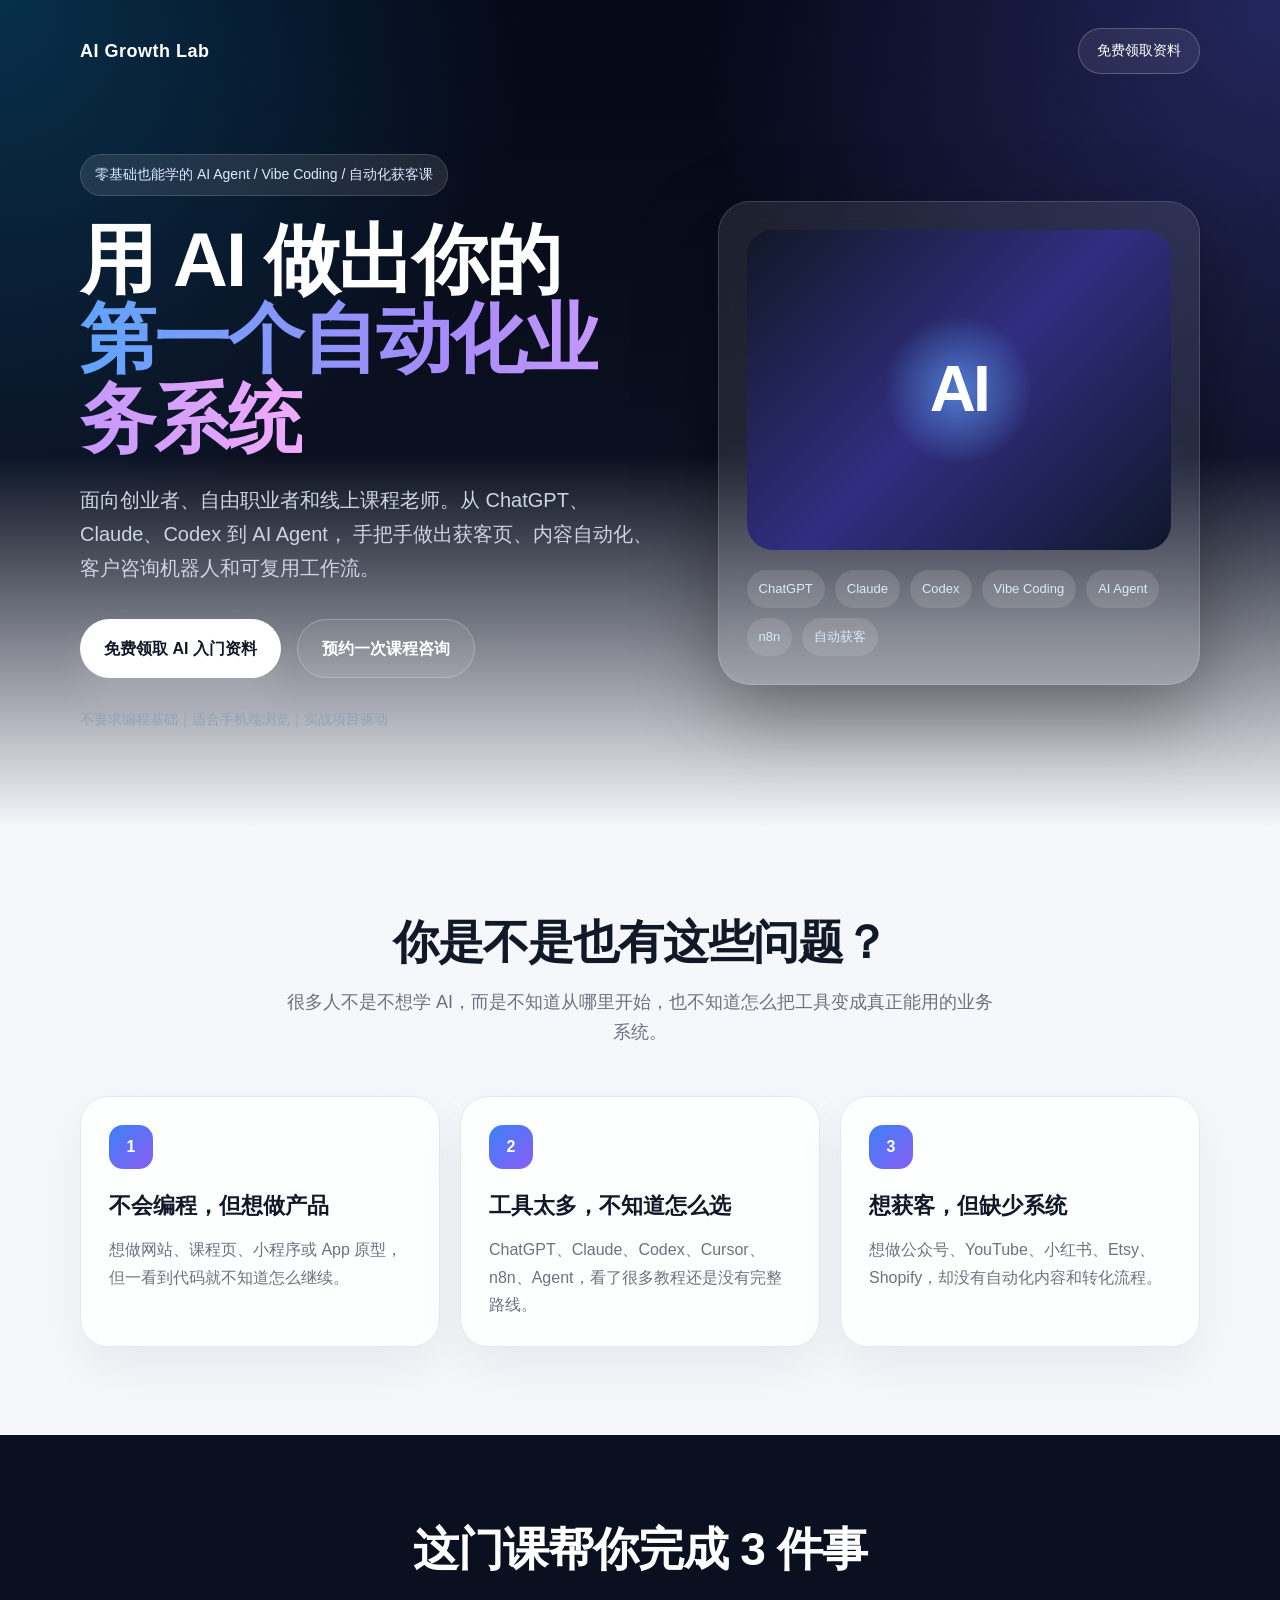
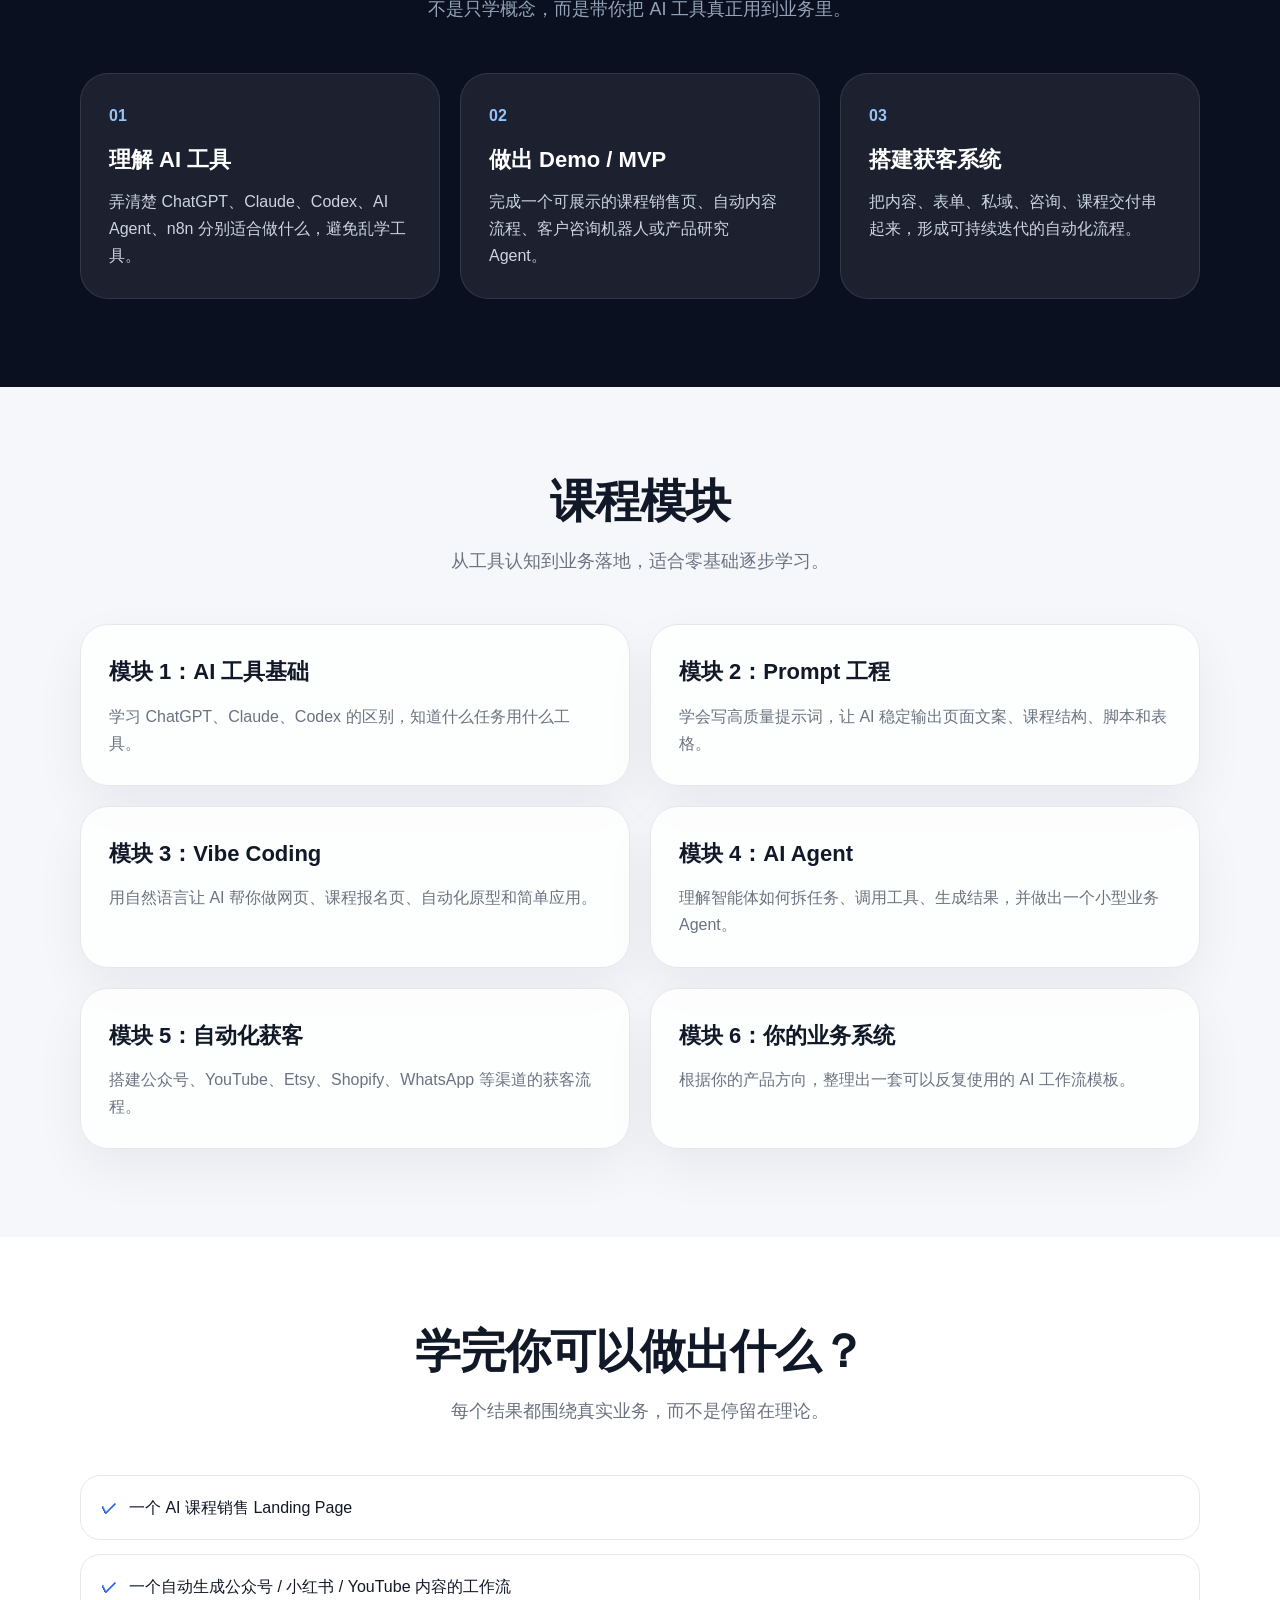
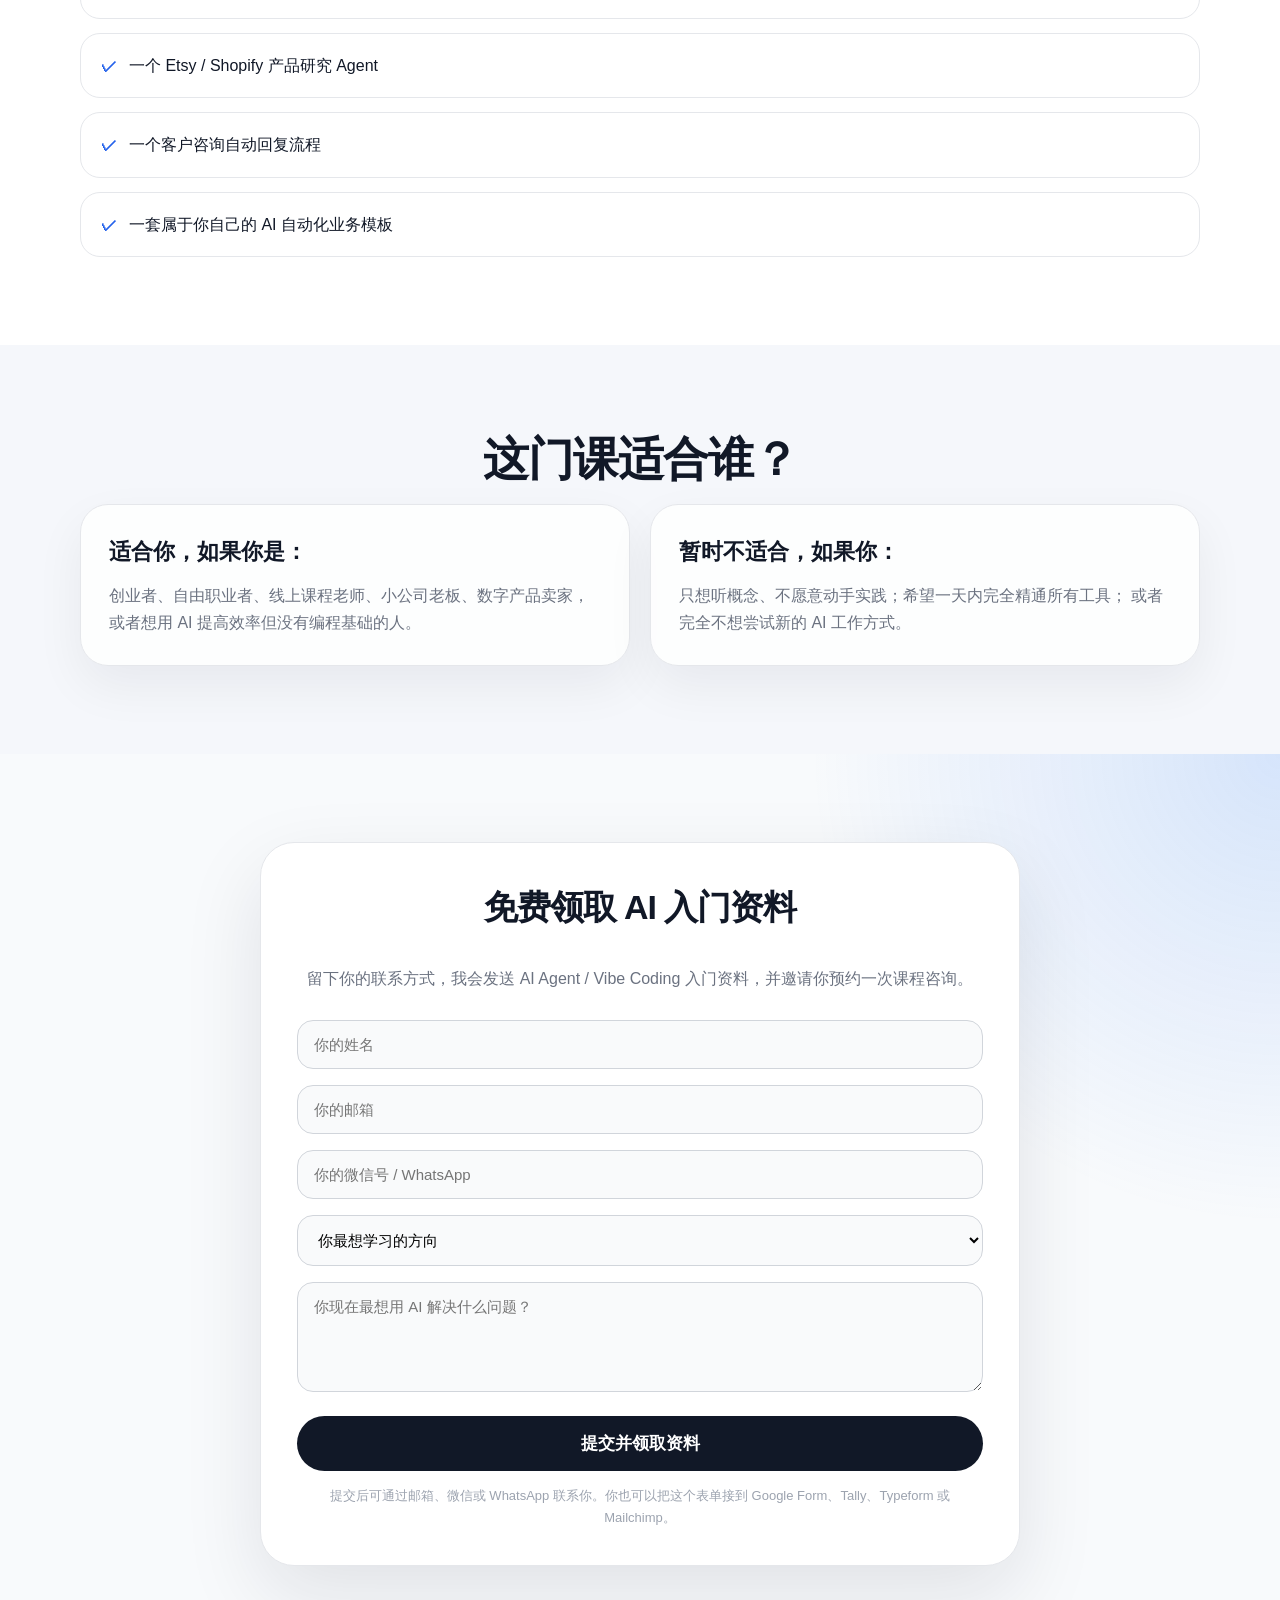
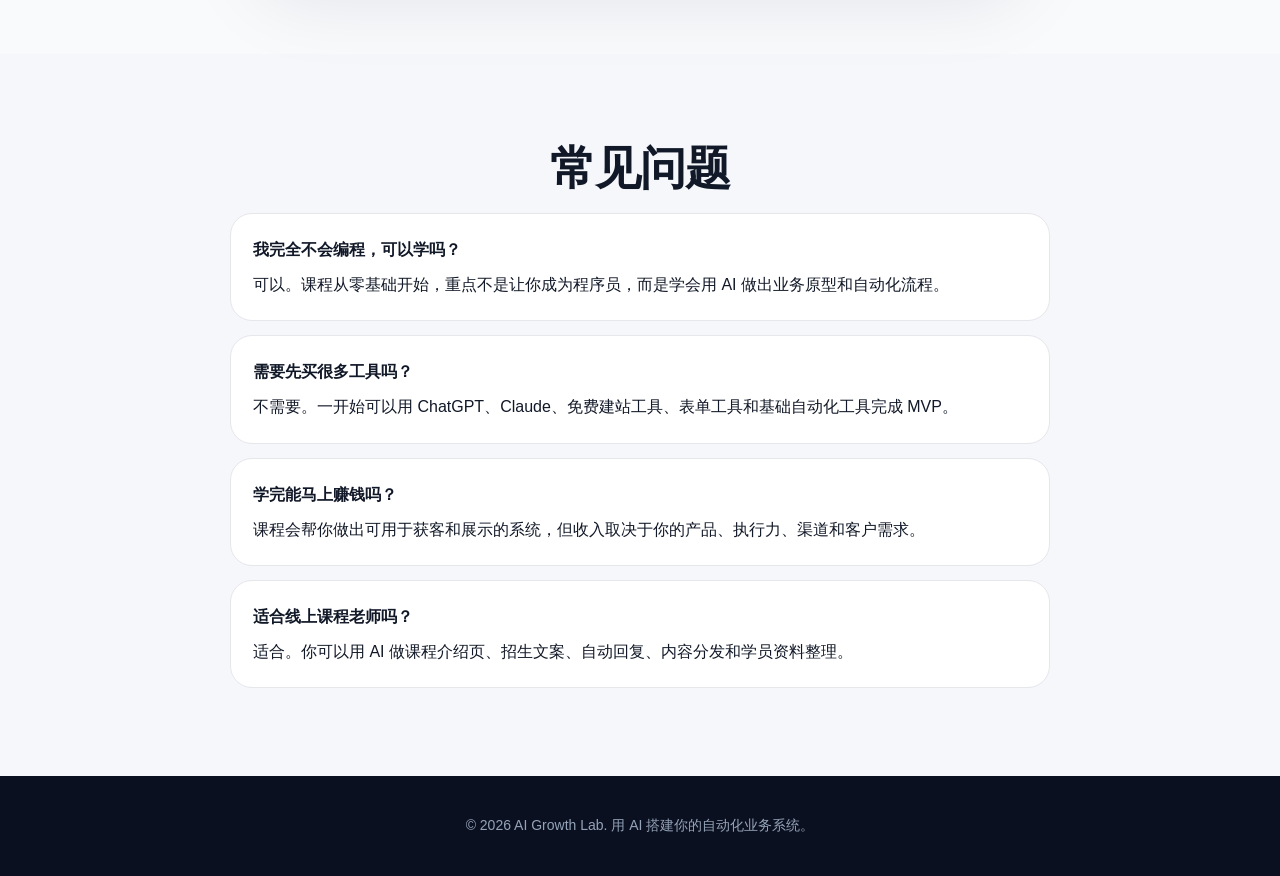
==== automation-dark/index.html @ 13512dbd "Add public landing page style library" ====
<!DOCTYPE html>
<html lang="zh-CN">
<head>
  <meta charset="UTF-8" />
  <meta name="viewport" content="width=device-width, initial-scale=1.0" />
  <title>AI自动化实战课｜零基础学会AI Agent与Vibe Coding</title>

  <style>
    * {
      box-sizing: border-box;
    }

    body {
      margin: 0;
      font-family: -apple-system, BlinkMacSystemFont, "SF Pro Display", "PingFang SC",
        "Microsoft YaHei", Arial, sans-serif;
      background: #f5f7fb;
      color: #111827;
      line-height: 1.7;
    }

    a {
      text-decoration: none;
    }

    .page {
      overflow: hidden;
    }

    .hero {
      min-height: 92vh;
      padding: 28px 24px 80px;
      background:
        radial-gradient(circle at top right, rgba(99, 102, 241, 0.32), transparent 38%),
        radial-gradient(circle at top left, rgba(14, 165, 233, 0.25), transparent 35%),
        linear-gradient(180deg, #050816 0%, #0b1020 55%, #f5f7fb 100%);
      color: white;
    }

    .nav {
      max-width: 1120px;
      margin: 0 auto 80px;
      display: flex;
      justify-content: space-between;
      align-items: center;
    }

    .logo {
      font-size: 18px;
      font-weight: 700;
      letter-spacing: 0.5px;
    }

    .nav-btn {
      padding: 10px 18px;
      border: 1px solid rgba(255,255,255,0.22);
      border-radius: 999px;
      color: white;
      font-size: 14px;
      background: rgba(255,255,255,0.08);
      backdrop-filter: blur(14px);
    }

    .hero-inner {
      max-width: 1120px;
      margin: 0 auto;
      display: grid;
      grid-template-columns: 1.1fr 0.9fr;
      gap: 48px;
      align-items: center;
    }

    .badge {
      display: inline-flex;
      padding: 8px 14px;
      border-radius: 999px;
      background: rgba(255,255,255,0.1);
      color: #dbeafe;
      font-size: 14px;
      border: 1px solid rgba(255,255,255,0.14);
      margin-bottom: 24px;
    }

    h1 {
      font-size: clamp(42px, 7vw, 76px);
      line-height: 1.05;
      margin: 0 0 24px;
      letter-spacing: -2px;
    }

    .gradient-text {
      background: linear-gradient(90deg, #60a5fa, #a78bfa, #f0abfc);
      -webkit-background-clip: text;
      color: transparent;
    }

    .hero p {
      font-size: 20px;
      color: #cbd5e1;
      max-width: 620px;
      margin-bottom: 34px;
    }

    .cta-row {
      display: flex;
      gap: 16px;
      flex-wrap: wrap;
      margin-bottom: 30px;
    }

    .btn-primary,
    .btn-secondary {
      padding: 15px 24px;
      border-radius: 999px;
      font-weight: 700;
      font-size: 16px;
      display: inline-flex;
      align-items: center;
      justify-content: center;
    }

    .btn-primary {
      background: white;
      color: #111827;
      box-shadow: 0 20px 40px rgba(255,255,255,0.12);
    }

    .btn-secondary {
      color: white;
      border: 1px solid rgba(255,255,255,0.24);
      background: rgba(255,255,255,0.08);
    }

    .trust {
      font-size: 14px;
      color: #94a3b8;
    }

    .hero-card {
      background: rgba(255,255,255,0.09);
      border: 1px solid rgba(255,255,255,0.14);
      backdrop-filter: blur(20px);
      border-radius: 32px;
      padding: 28px;
      box-shadow: 0 30px 80px rgba(0,0,0,0.35);
    }

    .ai-box {
      height: 320px;
      border-radius: 26px;
      background:
        radial-gradient(circle at center, rgba(96,165,250,0.65), transparent 28%),
        linear-gradient(135deg, #111827, #312e81, #0f172a);
      display: flex;
      align-items: center;
      justify-content: center;
      font-size: 64px;
      font-weight: 800;
      letter-spacing: -3px;
      color: white;
      margin-bottom: 20px;
    }

    .tool-tags {
      display: flex;
      flex-wrap: wrap;
      gap: 10px;
    }

    .tool-tags span {
      padding: 8px 12px;
      background: rgba(255,255,255,0.12);
      border-radius: 999px;
      font-size: 13px;
      color: #dbeafe;
    }

    section {
      padding: 88px 24px;
    }

    .container {
      max-width: 1120px;
      margin: 0 auto;
    }

    .section-title {
      font-size: clamp(30px, 4vw, 46px);
      line-height: 1.15;
      text-align: center;
      margin: 0 0 18px;
      letter-spacing: -1px;
    }

    .section-subtitle {
      text-align: center;
      color: #6b7280;
      font-size: 18px;
      max-width: 720px;
      margin: 0 auto 48px;
    }

    .grid-3 {
      display: grid;
      grid-template-columns: repeat(3, 1fr);
      gap: 20px;
    }

    .grid-2 {
      display: grid;
      grid-template-columns: repeat(2, 1fr);
      gap: 20px;
    }

    .card {
      background: rgba(255,255,255,0.85);
      border: 1px solid #e5e7eb;
      border-radius: 28px;
      padding: 28px;
      box-shadow: 0 20px 50px rgba(15,23,42,0.06);
    }

    .card h3 {
      margin: 0 0 12px;
      font-size: 22px;
    }

    .card p {
      color: #6b7280;
      margin: 0;
    }

    .icon {
      width: 44px;
      height: 44px;
      border-radius: 14px;
      background: linear-gradient(135deg, #3b82f6, #8b5cf6);
      color: white;
      display: flex;
      align-items: center;
      justify-content: center;
      margin-bottom: 18px;
      font-weight: 800;
    }

    .dark-section {
      background: #0b1020;
      color: white;
    }

    .dark-section .section-subtitle {
      color: #94a3b8;
    }

    .module {
      background: rgba(255,255,255,0.07);
      border: 1px solid rgba(255,255,255,0.1);
      border-radius: 28px;
      padding: 28px;
    }

    .module-num {
      color: #93c5fd;
      font-weight: 800;
      margin-bottom: 12px;
    }

    .module h3 {
      margin: 0 0 10px;
      font-size: 22px;
    }

    .module p {
      color: #cbd5e1;
      margin: 0;
    }

    .result-list {
      display: grid;
      gap: 14px;
    }

    .result-item {
      background: white;
      border-radius: 20px;
      padding: 18px 20px;
      border: 1px solid #e5e7eb;
      display: flex;
      gap: 12px;
      align-items: flex-start;
    }

    .check {
      color: #2563eb;
      font-weight: 800;
    }

    .form-section {
      background:
        radial-gradient(circle at top right, rgba(59,130,246,0.18), transparent 30%),
        #f8fafc;
    }

    .form-box {
      max-width: 760px;
      margin: 0 auto;
      background: white;
      border-radius: 34px;
      padding: 36px;
      box-shadow: 0 30px 80px rgba(15,23,42,0.1);
      border: 1px solid #e5e7eb;
    }

    .form-box h2 {
      margin-top: 0;
      font-size: 34px;
      letter-spacing: -1px;
      text-align: center;
    }

    .form-box p {
      text-align: center;
      color: #6b7280;
      margin-bottom: 28px;
    }

    .form-grid {
      display: grid;
      gap: 16px;
    }

    input,
    select,
    textarea {
      width: 100%;
      padding: 15px 16px;
      border: 1px solid #d1d5db;
      border-radius: 16px;
      font-size: 15px;
      font-family: inherit;
      outline: none;
      background: #f9fafb;
    }

    input:focus,
    select:focus,
    textarea:focus {
      border-color: #3b82f6;
      background: white;
    }

    textarea {
      min-height: 110px;
      resize: vertical;
    }

    .submit-btn {
      margin-top: 8px;
      width: 100%;
      border: none;
      padding: 16px 22px;
      border-radius: 999px;
      background: #111827;
      color: white;
      font-size: 17px;
      font-weight: 800;
      cursor: pointer;
    }

    .small-note {
      font-size: 13px;
      color: #9ca3af;
      margin-top: 14px;
      text-align: center;
    }

    .faq {
      max-width: 820px;
      margin: 0 auto;
      display: grid;
      gap: 14px;
    }

    .faq-item {
      background: white;
      border-radius: 22px;
      padding: 22px;
      border: 1px solid #e5e7eb;
    }

    .faq-item strong {
      display: block;
      margin-bottom: 8px;
    }

    footer {
      padding: 38px 24px;
      text-align: center;
      background: #0b1020;
      color: #94a3b8;
      font-size: 14px;
    }

    @media (max-width: 860px) {
      .hero {
        padding-bottom: 56px;
      }

      .nav {
        margin-bottom: 52px;
      }

      .hero-inner,
      .grid-3,
      .grid-2 {
        grid-template-columns: 1fr;
      }

      .hero-card {
        margin-top: 8px;
      }

      .ai-box {
        height: 240px;
        font-size: 48px;
      }

      .hero p {
        font-size: 18px;
      }

      section {
        padding: 64px 20px;
      }

      .form-box {
        padding: 26px;
        border-radius: 28px;
      }

      .form-box h2 {
        font-size: 28px;
      }
    }
  </style>
</head>

<body>
  <div class="page">

    <header class="hero">
      <nav class="nav">
        <div class="logo">AI Growth Lab</div>
        <a href="#lead-form" class="nav-btn">免费领取资料</a>
      </nav>

      <div class="hero-inner">
        <div>
          <div class="badge">零基础也能学的 AI Agent / Vibe Coding / 自动化获客课</div>

          <h1>
            用 AI 做出你的<br />
            <span class="gradient-text">第一个自动化业务系统</span>
          </h1>

          <p>
            面向创业者、自由职业者和线上课程老师。从 ChatGPT、Claude、Codex 到 AI Agent，
            手把手做出获客页、内容自动化、客户咨询机器人和可复用工作流。
          </p>

          <div class="cta-row">
            <a href="#lead-form" class="btn-primary">免费领取 AI 入门资料</a>
            <a href="#lead-form" class="btn-secondary">预约一次课程咨询</a>
          </div>

          <div class="trust">
            不要求编程基础｜适合手机端浏览｜实战项目驱动
          </div>
        </div>

        <div class="hero-card">
          <div class="ai-box">AI</div>
          <div class="tool-tags">
            <span>ChatGPT</span>
            <span>Claude</span>
            <span>Codex</span>
            <span>Vibe Coding</span>
            <span>AI Agent</span>
            <span>n8n</span>
            <span>自动获客</span>
          </div>
        </div>
      </div>
    </header>

    <section>
      <div class="container">
        <h2 class="section-title">你是不是也有这些问题？</h2>
        <p class="section-subtitle">
          很多人不是不想学 AI，而是不知道从哪里开始，也不知道怎么把工具变成真正能用的业务系统。
        </p>

        <div class="grid-3">
          <div class="card">
            <div class="icon">1</div>
            <h3>不会编程，但想做产品</h3>
            <p>想做网站、课程页、小程序或 App 原型，但一看到代码就不知道怎么继续。</p>
          </div>

          <div class="card">
            <div class="icon">2</div>
            <h3>工具太多，不知道怎么选</h3>
            <p>ChatGPT、Claude、Codex、Cursor、n8n、Agent，看了很多教程还是没有完整路线。</p>
          </div>

          <div class="card">
            <div class="icon">3</div>
            <h3>想获客，但缺少系统</h3>
            <p>想做公众号、YouTube、小红书、Etsy、Shopify，却没有自动化内容和转化流程。</p>
          </div>
        </div>
      </div>
    </section>

    <section class="dark-section">
      <div class="container">
        <h2 class="section-title">这门课帮你完成 3 件事</h2>
        <p class="section-subtitle">
          不是只学概念，而是带你把 AI 工具真正用到业务里。
        </p>

        <div class="grid-3">
          <div class="module">
            <div class="module-num">01</div>
            <h3>理解 AI 工具</h3>
            <p>弄清楚 ChatGPT、Claude、Codex、AI Agent、n8n 分别适合做什么，避免乱学工具。</p>
          </div>

          <div class="module">
            <div class="module-num">02</div>
            <h3>做出 Demo / MVP</h3>
            <p>完成一个可展示的课程销售页、自动内容流程、客户咨询机器人或产品研究 Agent。</p>
          </div>

          <div class="module">
            <div class="module-num">03</div>
            <h3>搭建获客系统</h3>
            <p>把内容、表单、私域、咨询、课程交付串起来，形成可持续迭代的自动化流程。</p>
          </div>
        </div>
      </div>
    </section>

    <section>
      <div class="container">
        <h2 class="section-title">课程模块</h2>
        <p class="section-subtitle">
          从工具认知到业务落地，适合零基础逐步学习。
        </p>

        <div class="grid-2">
          <div class="card">
            <h3>模块 1：AI 工具基础</h3>
            <p>学习 ChatGPT、Claude、Codex 的区别，知道什么任务用什么工具。</p>
          </div>

          <div class="card">
            <h3>模块 2：Prompt 工程</h3>
            <p>学会写高质量提示词，让 AI 稳定输出页面文案、课程结构、脚本和表格。</p>
          </div>

          <div class="card">
            <h3>模块 3：Vibe Coding</h3>
            <p>用自然语言让 AI 帮你做网页、课程报名页、自动化原型和简单应用。</p>
          </div>

          <div class="card">
            <h3>模块 4：AI Agent</h3>
            <p>理解智能体如何拆任务、调用工具、生成结果，并做出一个小型业务 Agent。</p>
          </div>

          <div class="card">
            <h3>模块 5：自动化获客</h3>
            <p>搭建公众号、YouTube、Etsy、Shopify、WhatsApp 等渠道的获客流程。</p>
          </div>

          <div class="card">
            <h3>模块 6：你的业务系统</h3>
            <p>根据你的产品方向，整理出一套可以反复使用的 AI 工作流模板。</p>
          </div>
        </div>
      </div>
    </section>

    <section style="background:#ffffff;">
      <div class="container">
        <h2 class="section-title">学完你可以做出什么？</h2>
        <p class="section-subtitle">
          每个结果都围绕真实业务，而不是停留在理论。
        </p>

        <div class="result-list">
          <div class="result-item">
            <span class="check">✓</span>
            <div>一个 AI 课程销售 Landing Page</div>
          </div>

          <div class="result-item">
            <span class="check">✓</span>
            <div>一个自动生成公众号 / 小红书 / YouTube 内容的工作流</div>
          </div>

          <div class="result-item">
            <span class="check">✓</span>
            <div>一个 Etsy / Shopify 产品研究 Agent</div>
          </div>

          <div class="result-item">
            <span class="check">✓</span>
            <div>一个客户咨询自动回复流程</div>
          </div>

          <div class="result-item">
            <span class="check">✓</span>
            <div>一套属于你自己的 AI 自动化业务模板</div>
          </div>
        </div>
      </div>
    </section>

    <section>
      <div class="container">
        <h2 class="section-title">这门课适合谁？</h2>

        <div class="grid-2">
          <div class="card">
            <h3>适合你，如果你是：</h3>
            <p>
              创业者、自由职业者、线上课程老师、小公司老板、数字产品卖家，
              或者想用 AI 提高效率但没有编程基础的人。
            </p>
          </div>

          <div class="card">
            <h3>暂时不适合，如果你：</h3>
            <p>
              只想听概念、不愿意动手实践；希望一天内完全精通所有工具；
              或者完全不想尝试新的 AI 工作方式。
            </p>
          </div>
        </div>
      </div>
    </section>

    <section class="form-section" id="lead-form">
      <div class="form-box">
        <h2>免费领取 AI 入门资料</h2>
        <p>
          留下你的联系方式，我会发送 AI Agent / Vibe Coding 入门资料，并邀请你预约一次课程咨询。
        </p>

        <form>
          <div class="form-grid">
            <input type="text" placeholder="你的姓名" required />

            <input type="email" placeholder="你的邮箱" required />

            <input type="text" placeholder="你的微信号 / WhatsApp" />

            <select required>
              <option value="">你最想学习的方向</option>
              <option>AI Agent 智能体</option>
              <option>Vibe Coding 做网站 / App 原型</option>
              <option>自动化获客系统</option>
              <option>数字产品 / Etsy / Shopify</option>
              <option>还不确定，想先咨询</option>
            </select>

            <textarea placeholder="你现在最想用 AI 解决什么问题？"></textarea>

            <button type="submit" class="submit-btn">提交并领取资料</button>
          </div>
        </form>

        <div class="small-note">
          提交后可通过邮箱、微信或 WhatsApp 联系你。你也可以把这个表单接到 Google Form、Tally、Typeform 或 Mailchimp。
        </div>
      </div>
    </section>

    <section>
      <div class="container">
        <h2 class="section-title">常见问题</h2>

        <div class="faq">
          <div class="faq-item">
            <strong>我完全不会编程，可以学吗？</strong>
            <div>可以。课程从零基础开始，重点不是让你成为程序员，而是学会用 AI 做出业务原型和自动化流程。</div>
          </div>

          <div class="faq-item">
            <strong>需要先买很多工具吗？</strong>
            <div>不需要。一开始可以用 ChatGPT、Claude、免费建站工具、表单工具和基础自动化工具完成 MVP。</div>
          </div>

          <div class="faq-item">
            <strong>学完能马上赚钱吗？</strong>
            <div>课程会帮你做出可用于获客和展示的系统，但收入取决于你的产品、执行力、渠道和客户需求。</div>
          </div>

          <div class="faq-item">
            <strong>适合线上课程老师吗？</strong>
            <div>适合。你可以用 AI 做课程介绍页、招生文案、自动回复、内容分发和学员资料整理。</div>
          </div>
        </div>
      </div>
    </section>

    <footer>
      © 2026 AI Growth Lab. 用 AI 搭建你的自动化业务系统。
    </footer>

  </div>
</body>
</html>
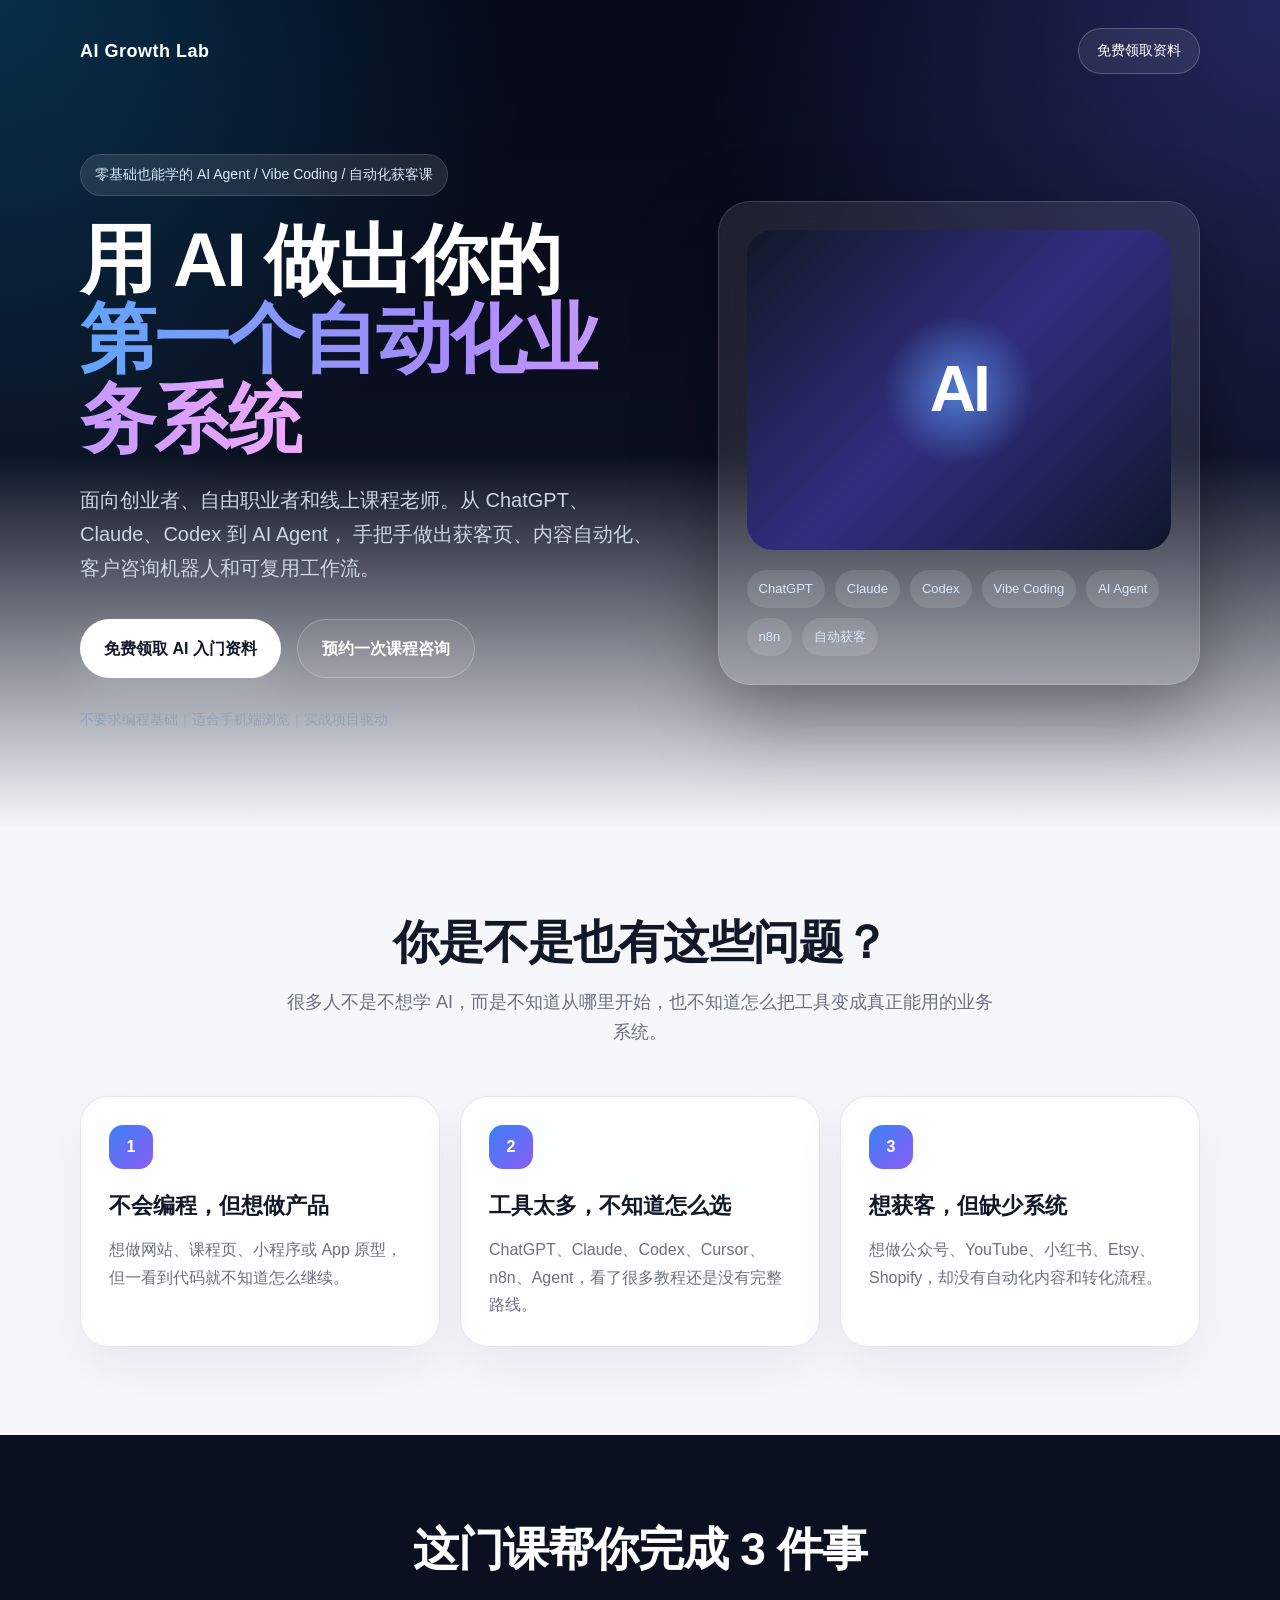
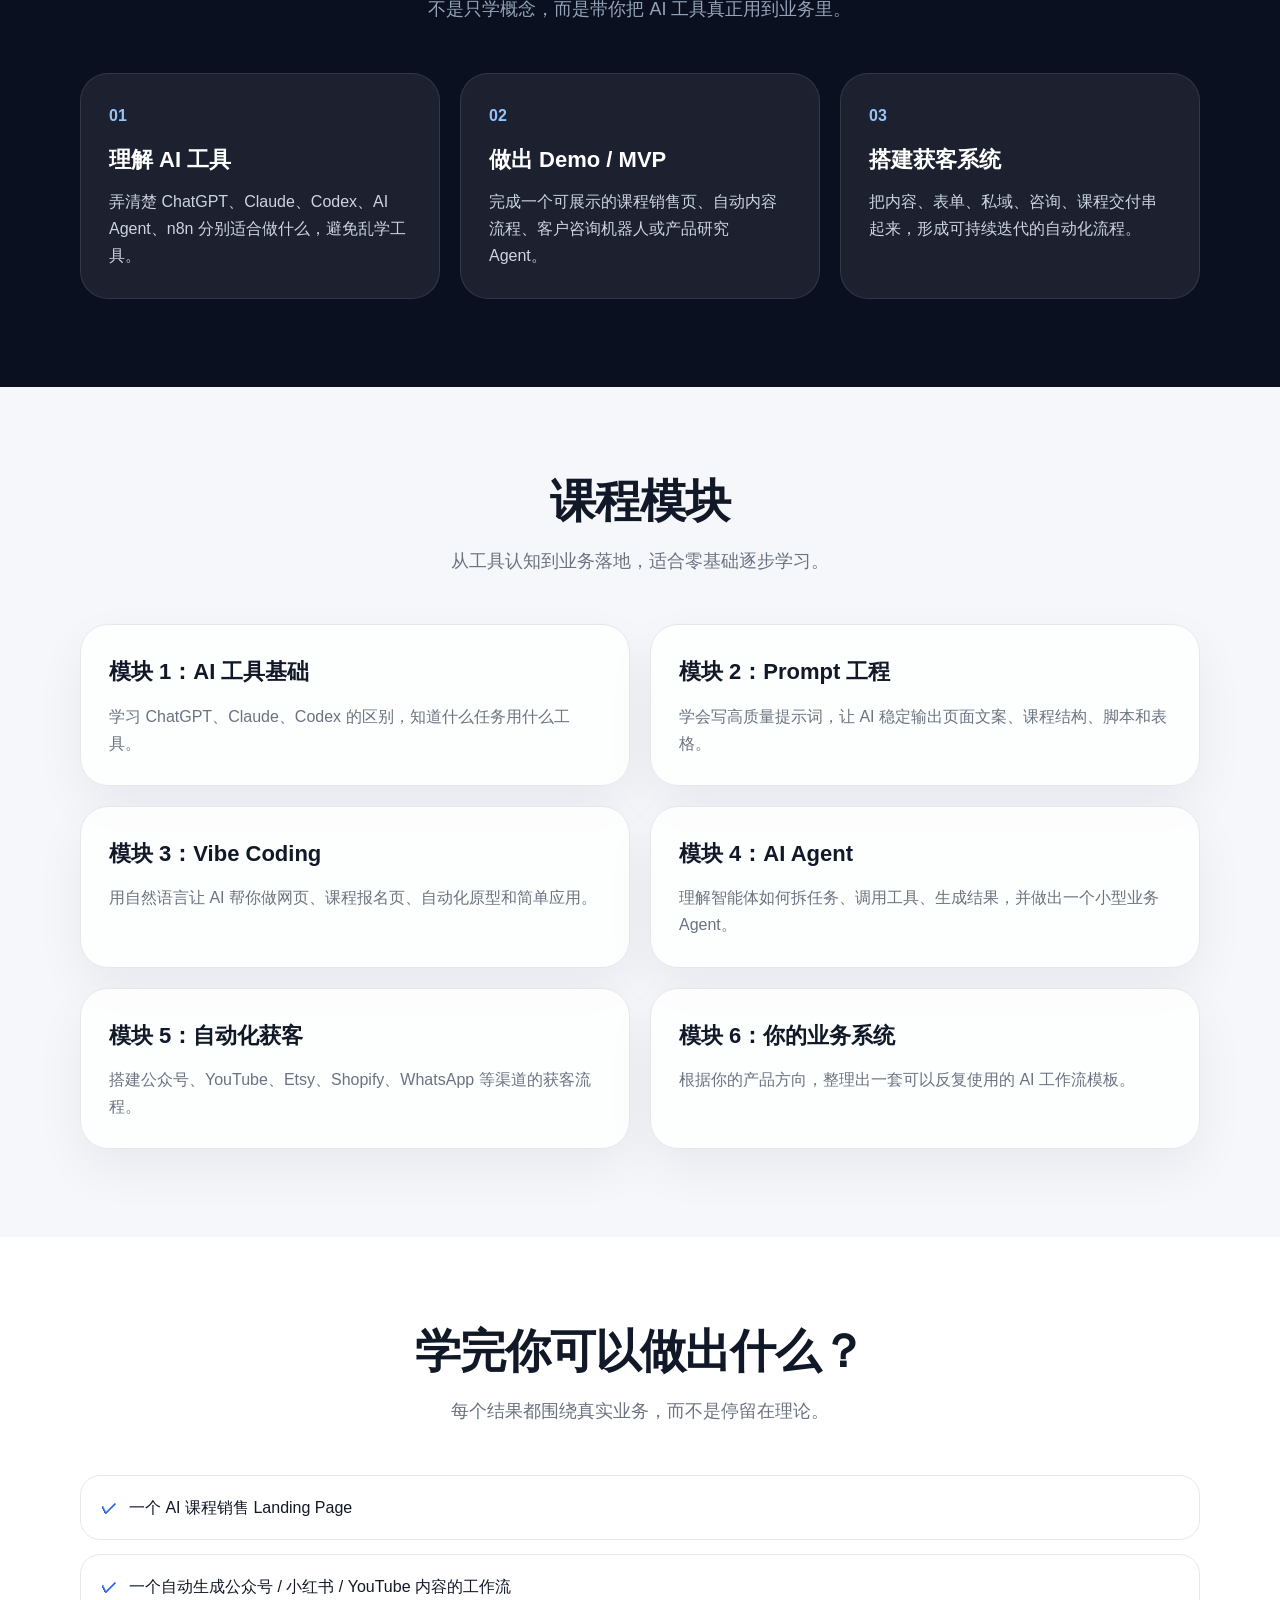
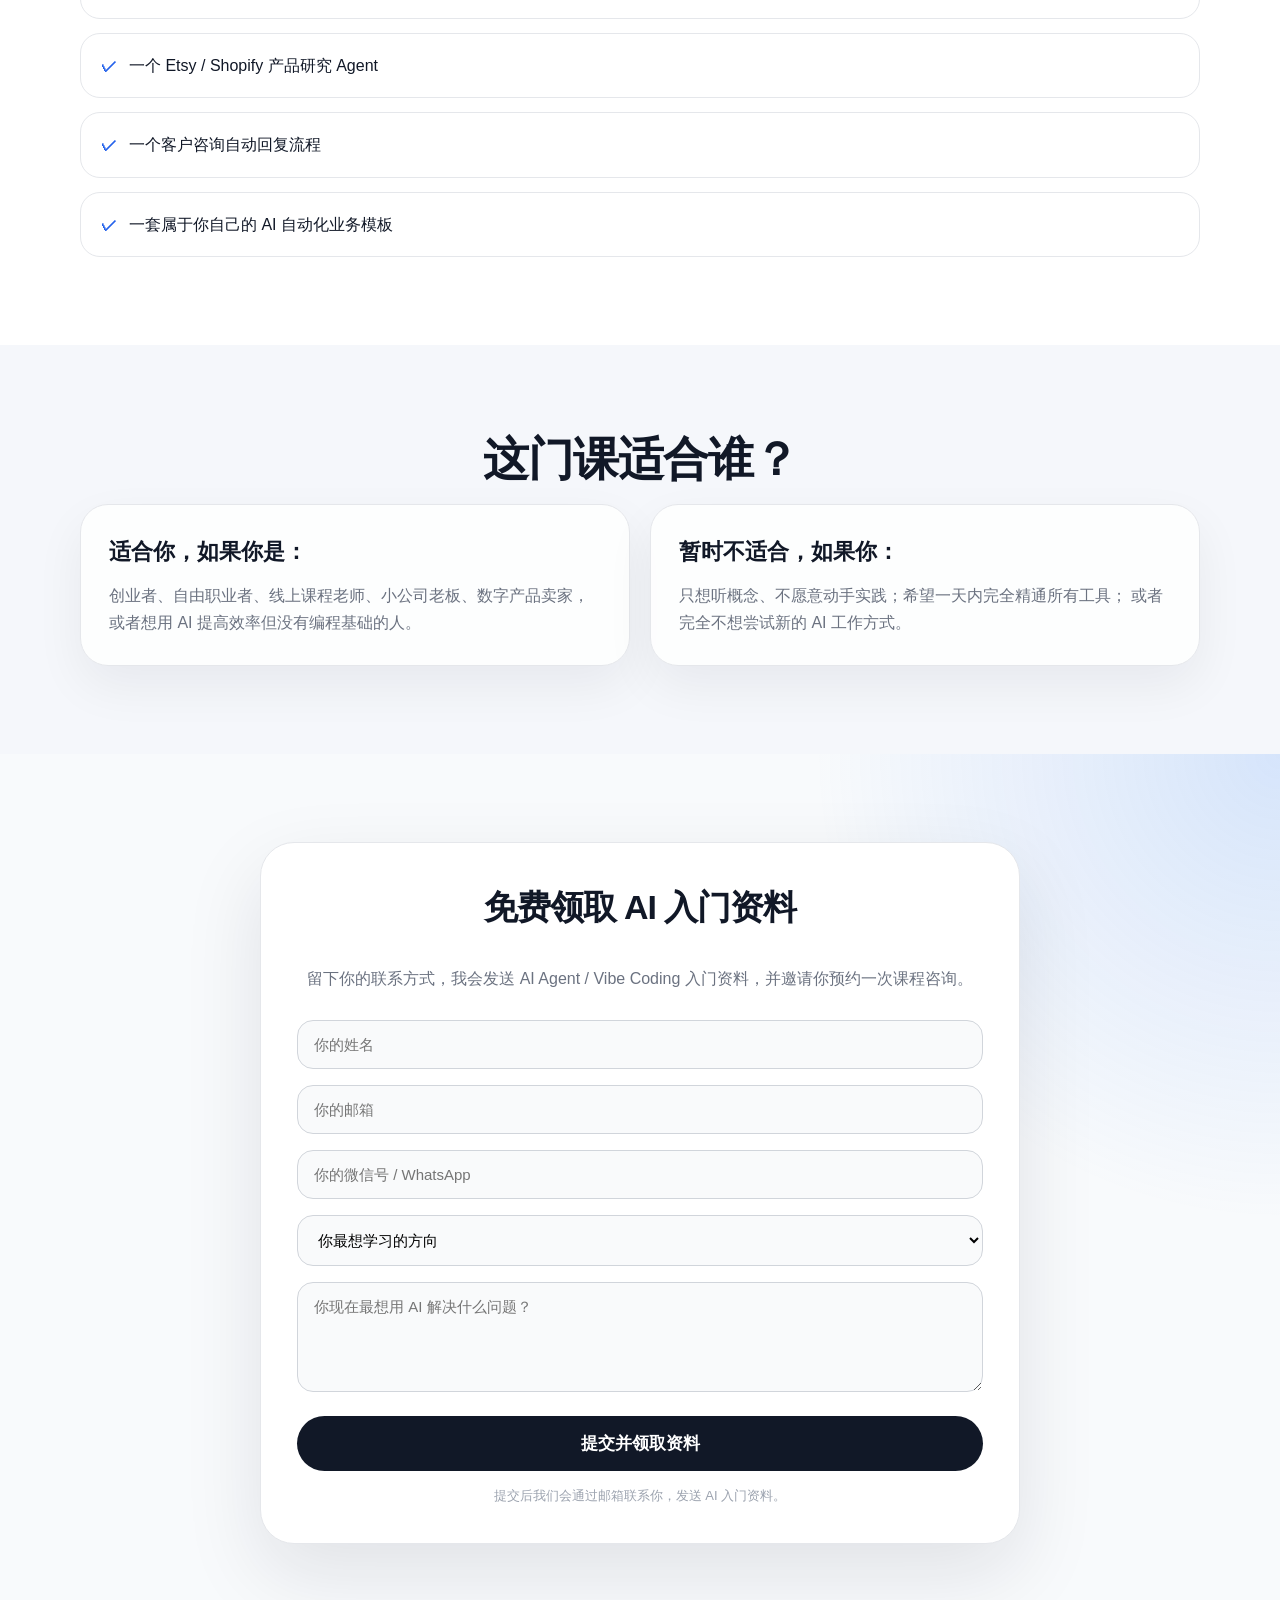
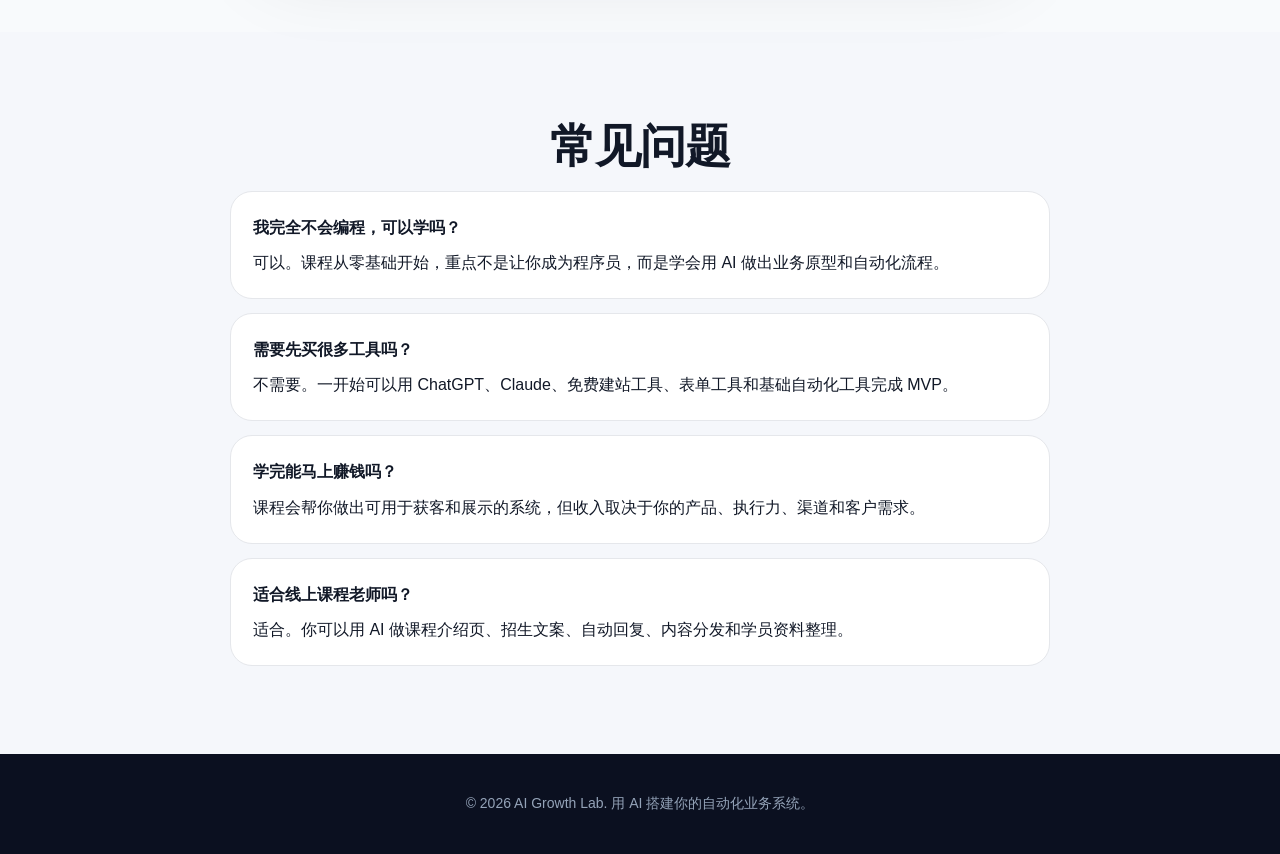
==== commit 93b20496: "接入 n8n webhook 自动回复表单" ====
--- a/automation-dark/index.html
+++ b/automation-dark/index.html
@@ -659,15 +659,15 @@
           留下你的联系方式，我会发送 AI Agent / Vibe Coding 入门资料，并邀请你预约一次课程咨询。
         </p>
 
-        <form>
+        <form id="signup-form">
           <div class="form-grid">
-            <input type="text" placeholder="你的姓名" required />
-
-            <input type="email" placeholder="你的邮箱" required />
-
-            <input type="text" placeholder="你的微信号 / WhatsApp" />
-
-            <select required>
+            <input type="text" id="field-name" placeholder="你的姓名" required />
+
+            <input type="email" id="field-email" placeholder="你的邮箱" required />
+
+            <input type="text" id="field-wechat" placeholder="你的微信号 / WhatsApp" />
+
+            <select id="field-direction" required>
               <option value="">你最想学习的方向</option>
               <option>AI Agent 智能体</option>
               <option>Vibe Coding 做网站 / App 原型</option>
@@ -676,15 +676,46 @@
               <option>还不确定，想先咨询</option>
             </select>
 
-            <textarea placeholder="你现在最想用 AI 解决什么问题？"></textarea>
-
-            <button type="submit" class="submit-btn">提交并领取资料</button>
+            <textarea id="field-question" placeholder="你现在最想用 AI 解决什么问题？"></textarea>
+
+            <button type="submit" class="submit-btn" id="submit-btn">提交并领取资料</button>
           </div>
         </form>
+        <div id="form-success" style="display:none; text-align:center; padding:20px; color:#4ade80; font-size:1.1rem;">
+          ✓ 已收到！我们会尽快通过邮箱联系你。
+        </div>
 
         <div class="small-note">
-          提交后可通过邮箱、微信或 WhatsApp 联系你。你也可以把这个表单接到 Google Form、Tally、Typeform 或 Mailchimp。
-        </div>
+          提交后我们会通过邮箱联系你，发送 AI 入门资料。
+        </div>
+
+        <script>
+          document.getElementById('signup-form').addEventListener('submit', async function(e) {
+            e.preventDefault();
+            const btn = document.getElementById('submit-btn');
+            btn.disabled = true;
+            btn.textContent = '提交中...';
+            try {
+              await fetch('https://primer-aorta-disclose.ngrok-free.dev/webhook/student-form', {
+                method: 'POST',
+                headers: { 'Content-Type': 'application/json' },
+                body: JSON.stringify({
+                  name: document.getElementById('field-name').value,
+                  email: document.getElementById('field-email').value,
+                  wechat: document.getElementById('field-wechat').value,
+                  direction: document.getElementById('field-direction').value,
+                  question: document.getElementById('field-question').value
+                })
+              });
+              document.getElementById('signup-form').style.display = 'none';
+              document.getElementById('form-success').style.display = 'block';
+            } catch(err) {
+              btn.disabled = false;
+              btn.textContent = '提交并领取资料';
+              alert('提交失败，请稍后重试');
+            }
+          });
+        </script>
       </div>
     </section>
 
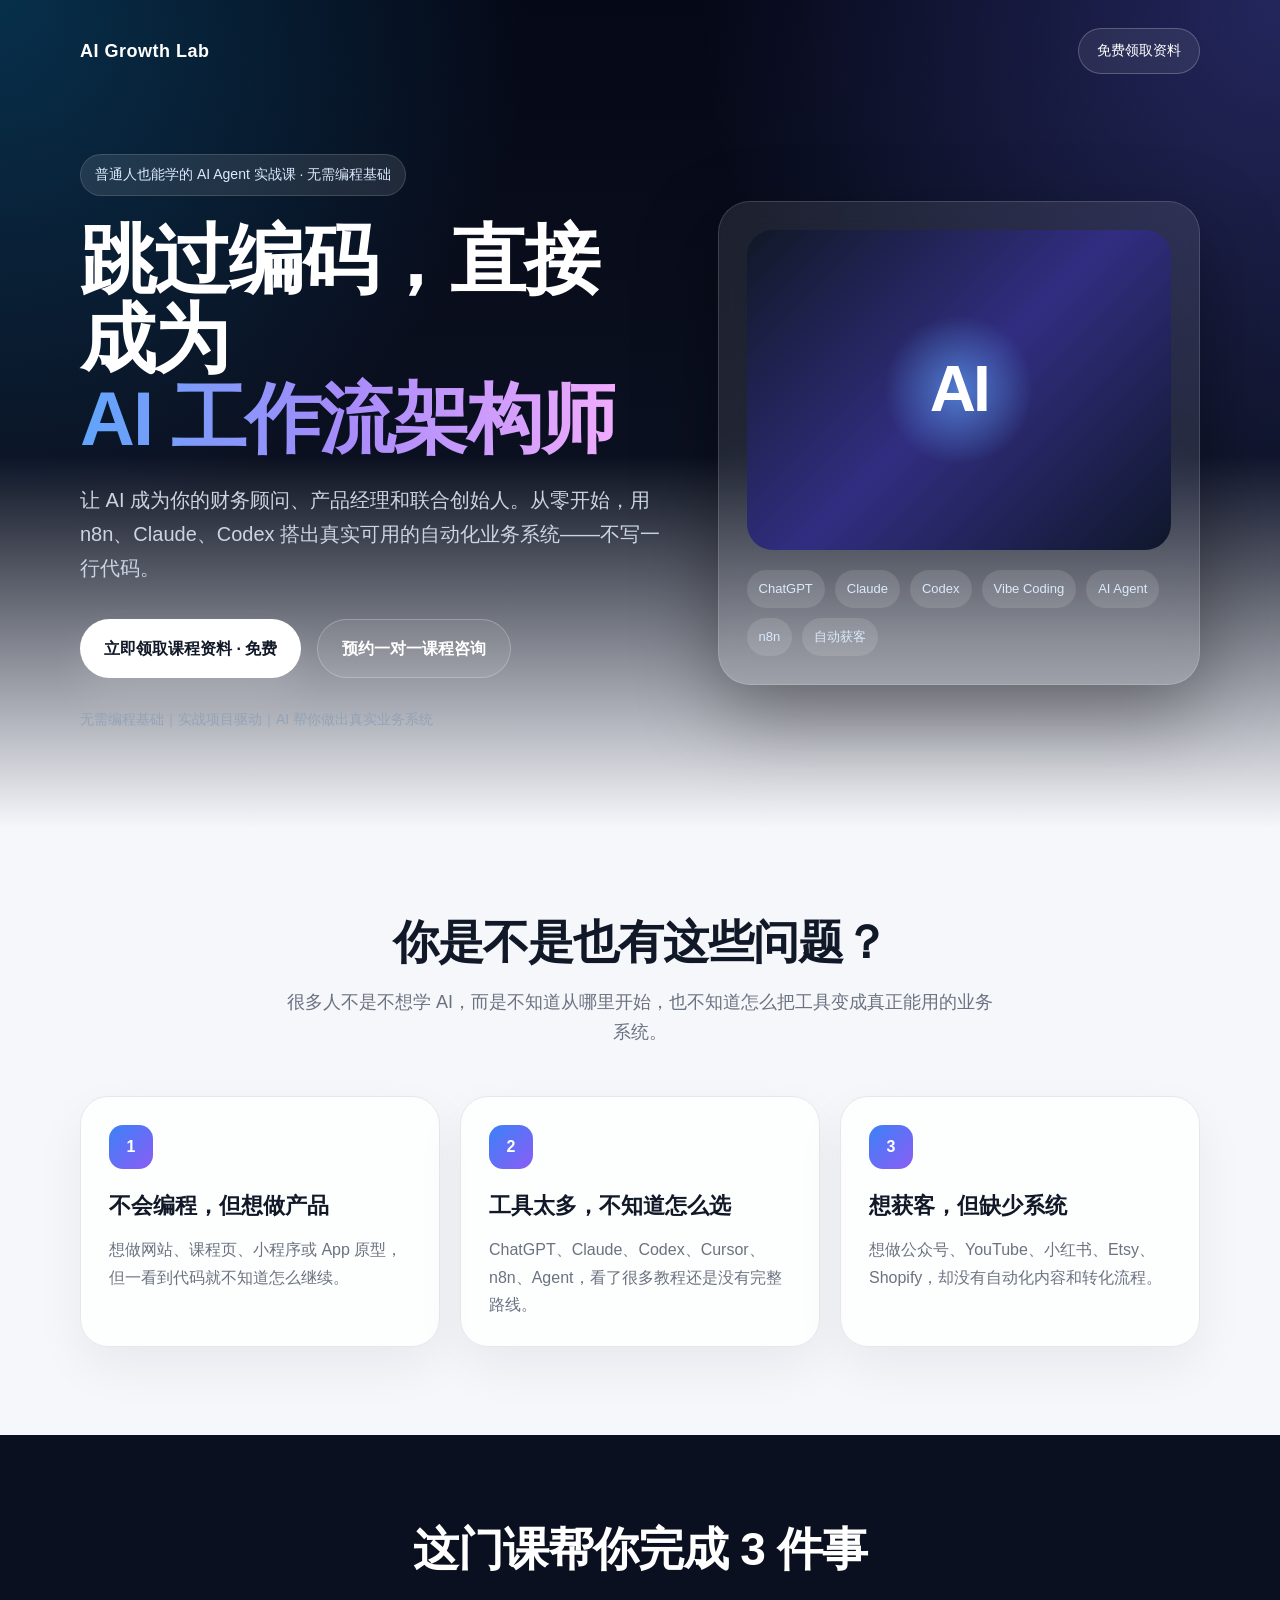
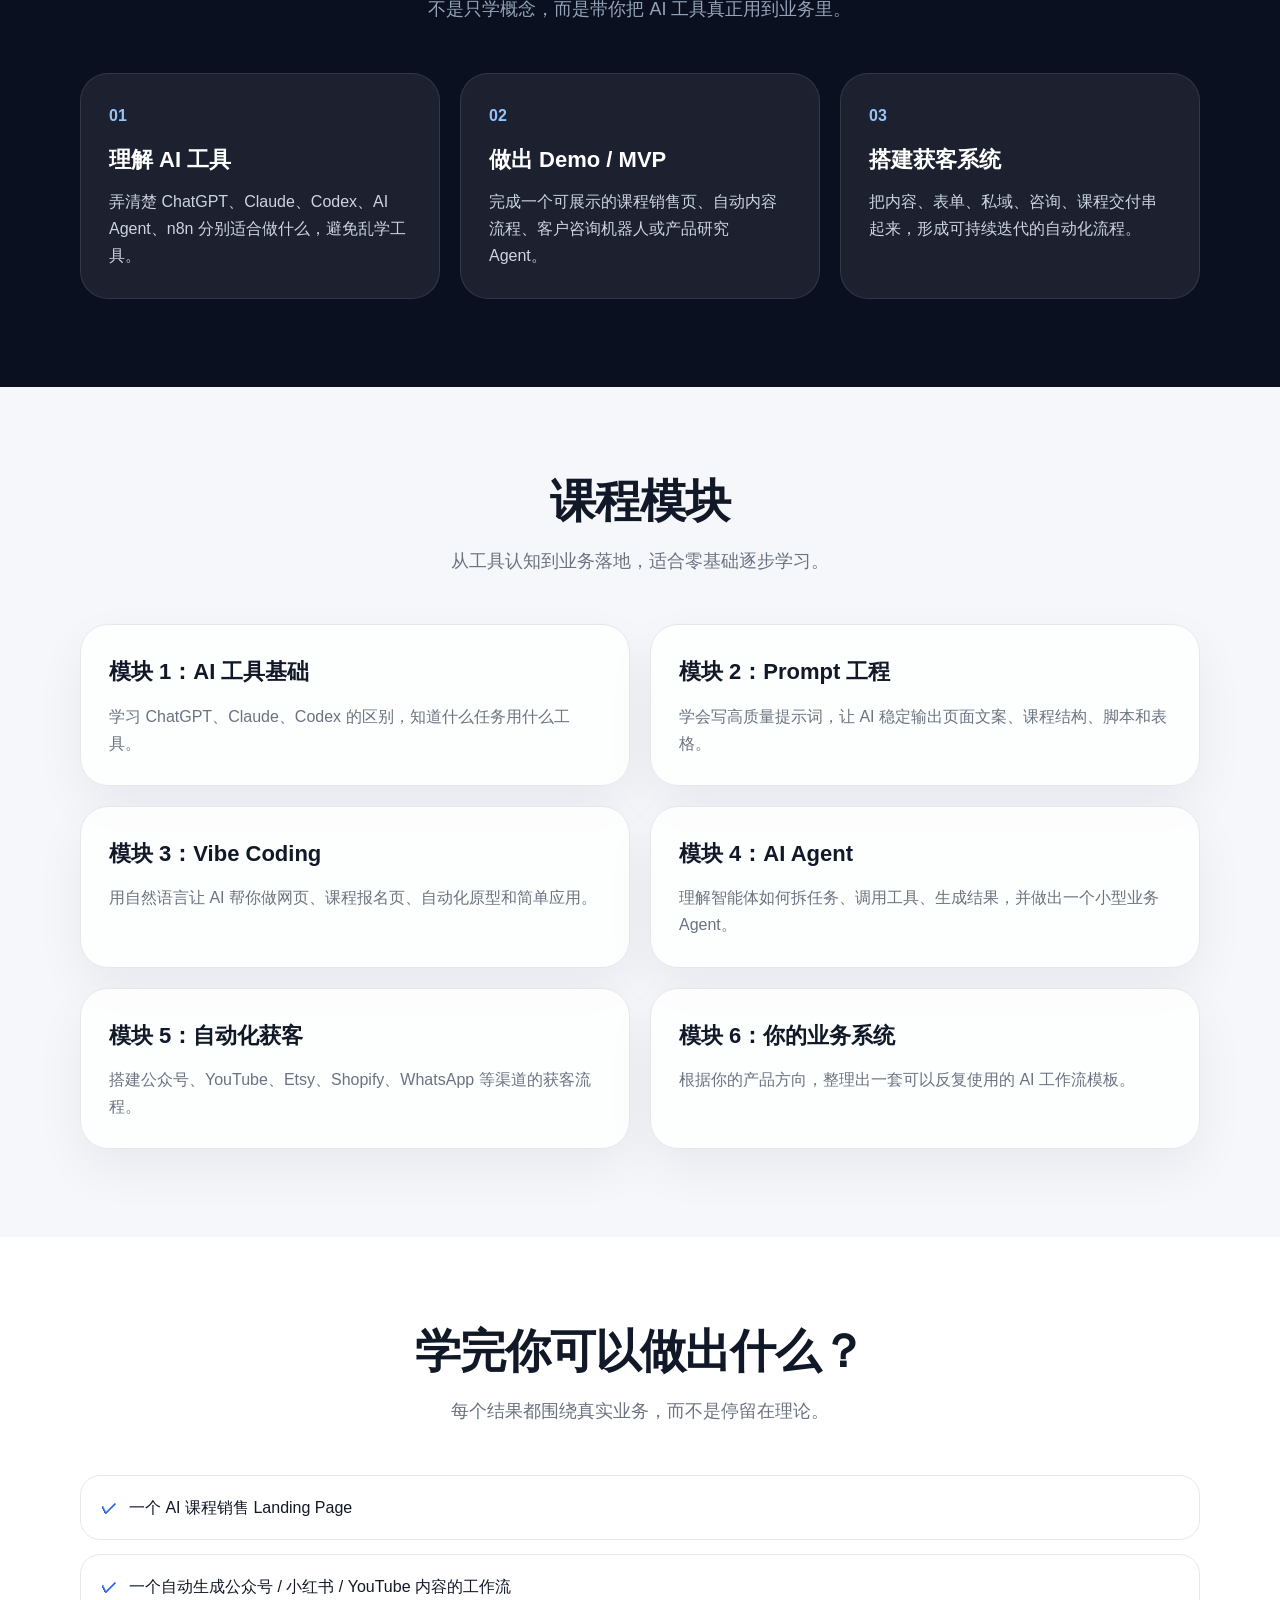
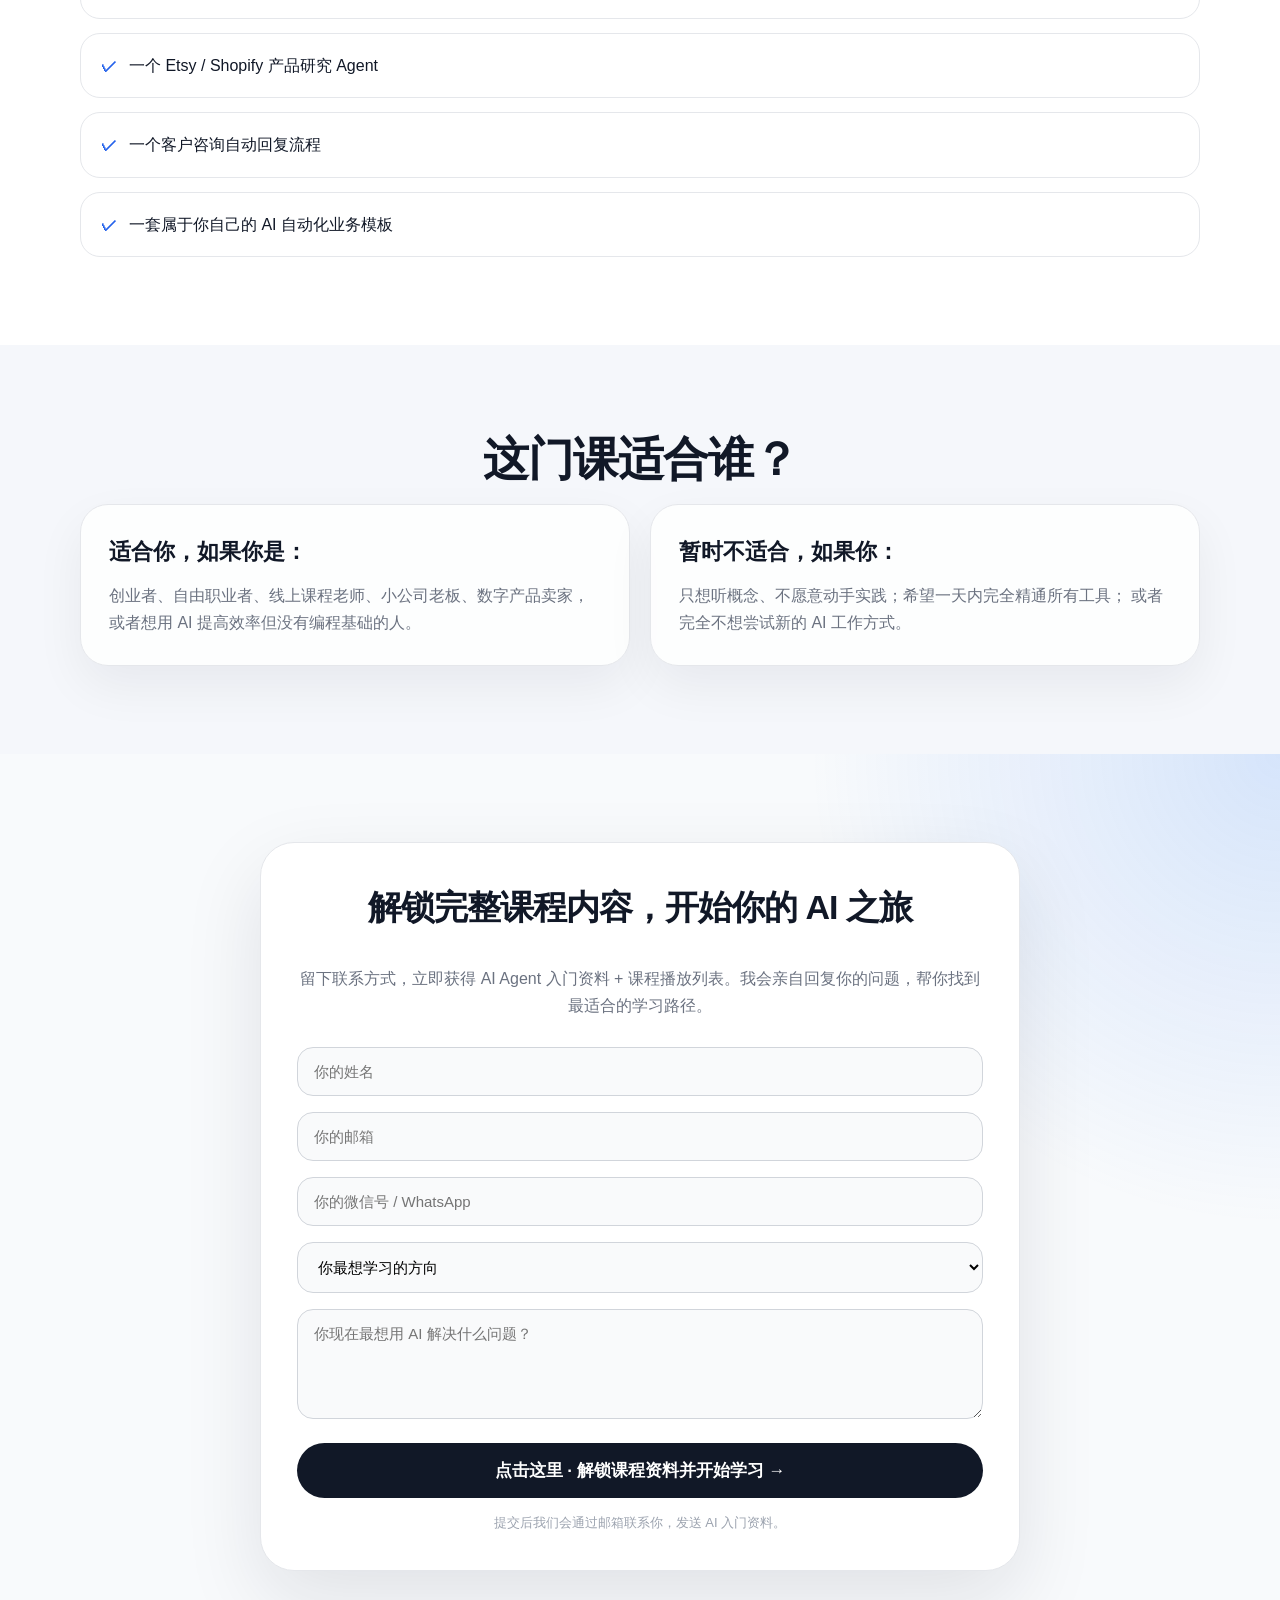
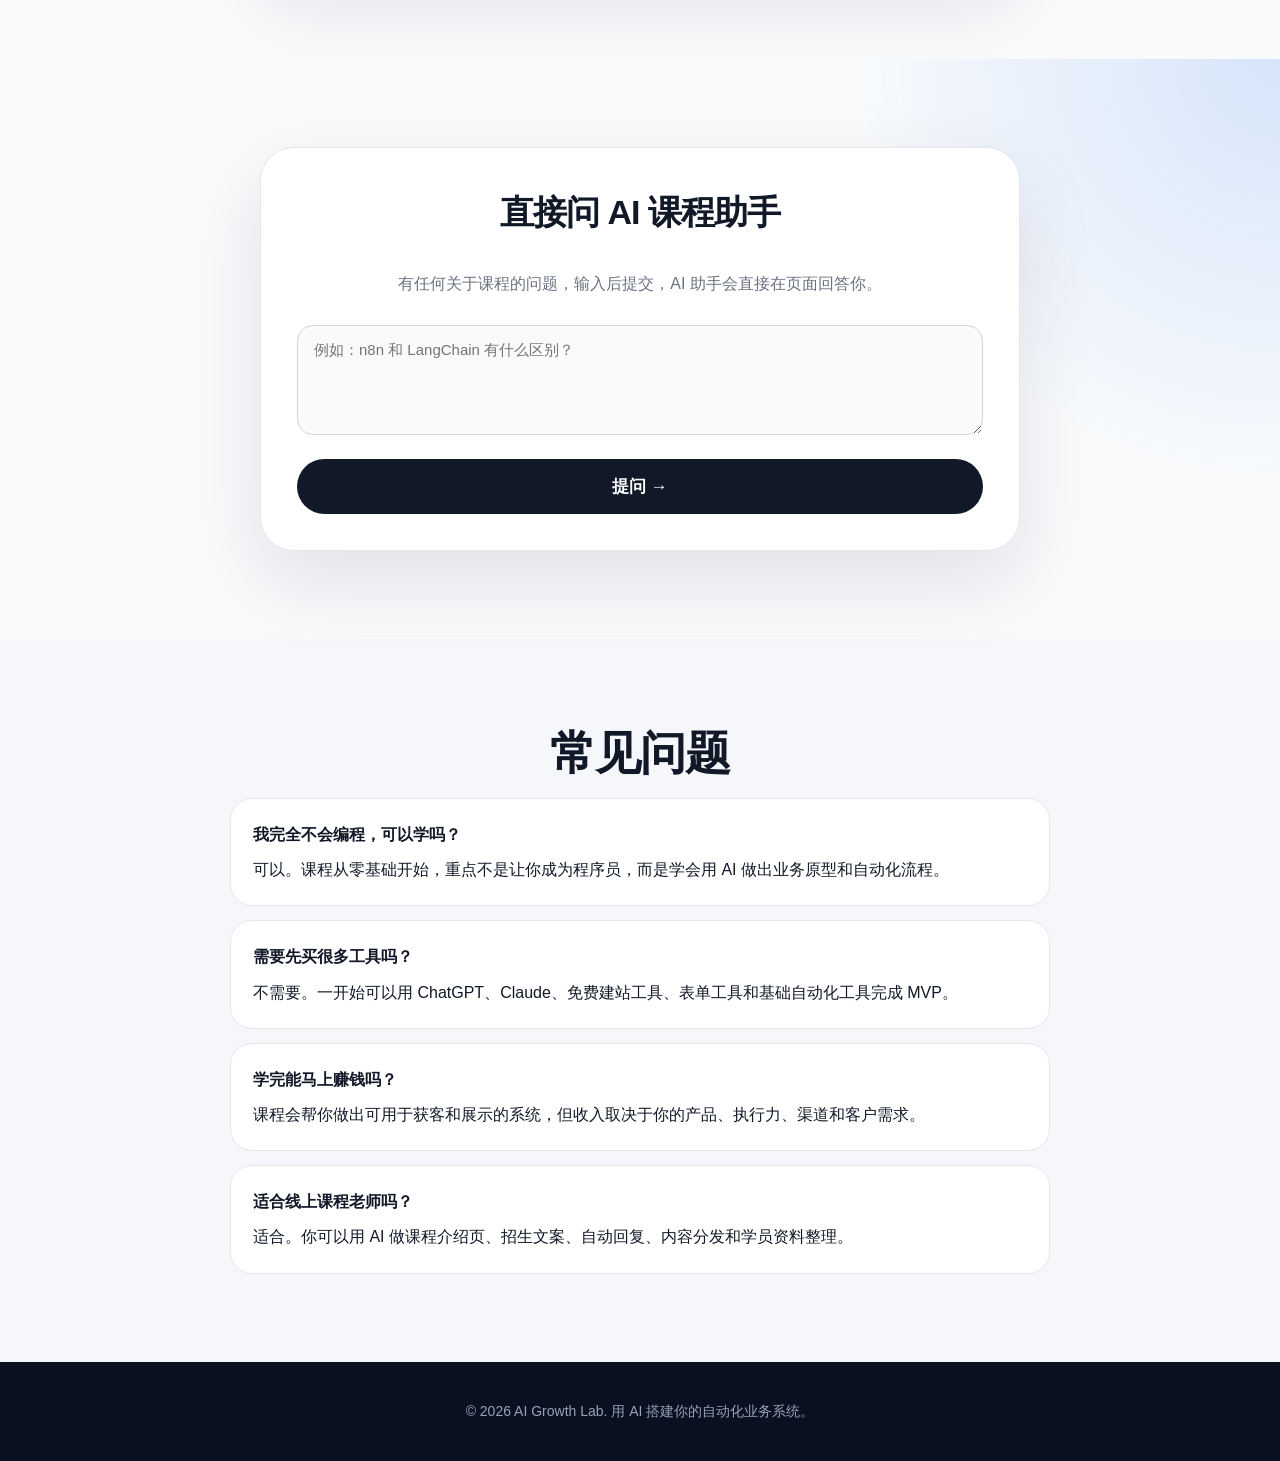
==== commit 832288f3: "加入 AI 问答区：直接在落地页提问，AI 实时回答" ====
--- a/automation-dark/index.html
+++ b/automation-dark/index.html
@@ -3,7 +3,7 @@
 <head>
   <meta charset="UTF-8" />
   <meta name="viewport" content="width=device-width, initial-scale=1.0" />
-  <title>AI自动化实战课｜零基础学会AI Agent与Vibe Coding</title>
+  <title>从零到专家：跳过编码直接成为AI工作流架构师｜GivingGetting</title>
 
   <style>
     * {
@@ -456,25 +456,25 @@
 
       <div class="hero-inner">
         <div>
-          <div class="badge">零基础也能学的 AI Agent / Vibe Coding / 自动化获客课</div>
+          <div class="badge">普通人也能学的 AI Agent 实战课 · 无需编程基础</div>
 
           <h1>
-            用 AI 做出你的<br />
-            <span class="gradient-text">第一个自动化业务系统</span>
+            跳过编码，直接成为<br />
+            <span class="gradient-text">AI 工作流架构师</span>
           </h1>
 
           <p>
-            面向创业者、自由职业者和线上课程老师。从 ChatGPT、Claude、Codex 到 AI Agent，
-            手把手做出获客页、内容自动化、客户咨询机器人和可复用工作流。
+            让 AI 成为你的财务顾问、产品经理和联合创始人。从零开始，用 n8n、Claude、Codex
+            搭出真实可用的自动化业务系统——不写一行代码。
           </p>
 
           <div class="cta-row">
-            <a href="#lead-form" class="btn-primary">免费领取 AI 入门资料</a>
-            <a href="#lead-form" class="btn-secondary">预约一次课程咨询</a>
+            <a href="#lead-form" class="btn-primary">立即领取课程资料 · 免费</a>
+            <a href="#lead-form" class="btn-secondary">预约一对一课程咨询</a>
           </div>
 
           <div class="trust">
-            不要求编程基础｜适合手机端浏览｜实战项目驱动
+            无需编程基础｜实战项目驱动｜AI 帮你做出真实业务系统
           </div>
         </div>
 
@@ -654,9 +654,9 @@
 
     <section class="form-section" id="lead-form">
       <div class="form-box">
-        <h2>免费领取 AI 入门资料</h2>
+        <h2>解锁完整课程内容，开始你的 AI 之旅</h2>
         <p>
-          留下你的联系方式，我会发送 AI Agent / Vibe Coding 入门资料，并邀请你预约一次课程咨询。
+          留下联系方式，立即获得 AI Agent 入门资料 + 课程播放列表。我会亲自回复你的问题，帮你找到最适合的学习路径。
         </p>
 
         <form id="signup-form">
@@ -678,7 +678,7 @@
 
             <textarea id="field-question" placeholder="你现在最想用 AI 解决什么问题？"></textarea>
 
-            <button type="submit" class="submit-btn" id="submit-btn">提交并领取资料</button>
+            <button type="submit" class="submit-btn" id="submit-btn">点击这里 · 解锁课程资料并开始学习 →</button>
           </div>
         </form>
         <div id="form-success" style="display:none; text-align:center; padding:20px; color:#4ade80; font-size:1.1rem;">
@@ -689,33 +689,21 @@
           提交后我们会通过邮箱联系你，发送 AI 入门资料。
         </div>
 
-        <script>
-          document.getElementById('signup-form').addEventListener('submit', async function(e) {
-            e.preventDefault();
-            const btn = document.getElementById('submit-btn');
-            btn.disabled = true;
-            btn.textContent = '提交中...';
-            try {
-              await fetch('https://primer-aorta-disclose.ngrok-free.dev/webhook/student-form', {
-                method: 'POST',
-                headers: { 'Content-Type': 'application/json' },
-                body: JSON.stringify({
-                  name: document.getElementById('field-name').value,
-                  email: document.getElementById('field-email').value,
-                  wechat: document.getElementById('field-wechat').value,
-                  direction: document.getElementById('field-direction').value,
-                  question: document.getElementById('field-question').value
-                })
-              });
-              document.getElementById('signup-form').style.display = 'none';
-              document.getElementById('form-success').style.display = 'block';
-            } catch(err) {
-              btn.disabled = false;
-              btn.textContent = '提交并领取资料';
-              alert('提交失败，请稍后重试');
-            }
-          });
-        </script>
+      </div>
+    </section>
+
+    <section class="form-section" id="ask-ai">
+      <div class="form-box">
+        <h2>直接问 AI 课程助手</h2>
+        <p>有任何关于课程的问题，输入后提交，AI 助手会直接在页面回答你。</p>
+        <form id="ask-form">
+          <div class="form-grid">
+            <textarea id="ask-question" placeholder="例如：n8n 和 LangChain 有什么区别？" required style="height:80px"></textarea>
+            <button type="submit" class="submit-btn" id="ask-btn">提问 →</button>
+          </div>
+        </form>
+        <div id="ask-loading" style="display:none; text-align:center; padding:16px; color:#94a3b8;">AI 助手思考中，约 15-30 秒...</div>
+        <div id="ask-answer" style="display:none; margin-top:16px; padding:20px; background:#f0f4ff; border-left:4px solid #6366f1; border-radius:8px; color:#1e293b; line-height:1.8;"></div>
       </div>
     </section>
 
@@ -752,5 +740,60 @@
     </footer>
 
   </div>
+  <script>
+    document.getElementById('ask-form').addEventListener('submit', async function(e) {
+      e.preventDefault();
+      const btn = document.getElementById('ask-btn');
+      const question = document.getElementById('ask-question').value;
+      btn.disabled = true;
+      btn.textContent = '思考中...';
+      document.getElementById('ask-loading').style.display = 'block';
+      document.getElementById('ask-answer').style.display = 'none';
+      try {
+        const res = await fetch('https://primer-aorta-disclose.ngrok-free.dev/webhook/student-rag', {
+          method: 'POST',
+          headers: {'Content-Type': 'application/json', 'ngrok-skip-browser-warning': 'true'},
+          body: JSON.stringify({question, name: '访客', email: ''})
+        });
+        const data = await res.json();
+        document.getElementById('ask-loading').style.display = 'none';
+        const answerEl = document.getElementById('ask-answer');
+        answerEl.textContent = data.answer || '抱歉，暂时无法回答这个问题。';
+        answerEl.style.display = 'block';
+      } catch(err) {
+        document.getElementById('ask-loading').style.display = 'none';
+        document.getElementById('ask-answer').textContent = '连接失败，请稍后再试。';
+        document.getElementById('ask-answer').style.display = 'block';
+      }
+      btn.disabled = false;
+      btn.textContent = '提问 →';
+    });
+
+    document.getElementById('signup-form').addEventListener('submit', async function(e) {
+      e.preventDefault();
+      const btn = document.getElementById('submit-btn');
+      btn.disabled = true;
+      btn.textContent = '提交中...';
+      try {
+        await fetch('https://primer-aorta-disclose.ngrok-free.dev/webhook/student-form', {
+          method: 'POST',
+          headers: { 'Content-Type': 'application/json', 'ngrok-skip-browser-warning': 'true' },
+          body: JSON.stringify({
+            name: document.getElementById('field-name').value,
+            email: document.getElementById('field-email').value,
+            wechat: document.getElementById('field-wechat').value,
+            direction: document.getElementById('field-direction').value,
+            question: document.getElementById('field-question').value
+          })
+        });
+        document.getElementById('signup-form').style.display = 'none';
+        document.getElementById('form-success').style.display = 'block';
+      } catch(err) {
+        btn.disabled = false;
+        btn.textContent = '提交并领取资料';
+        alert('提交失败，请稍后重试');
+      }
+    });
+  </script>
 </body>
 </html>
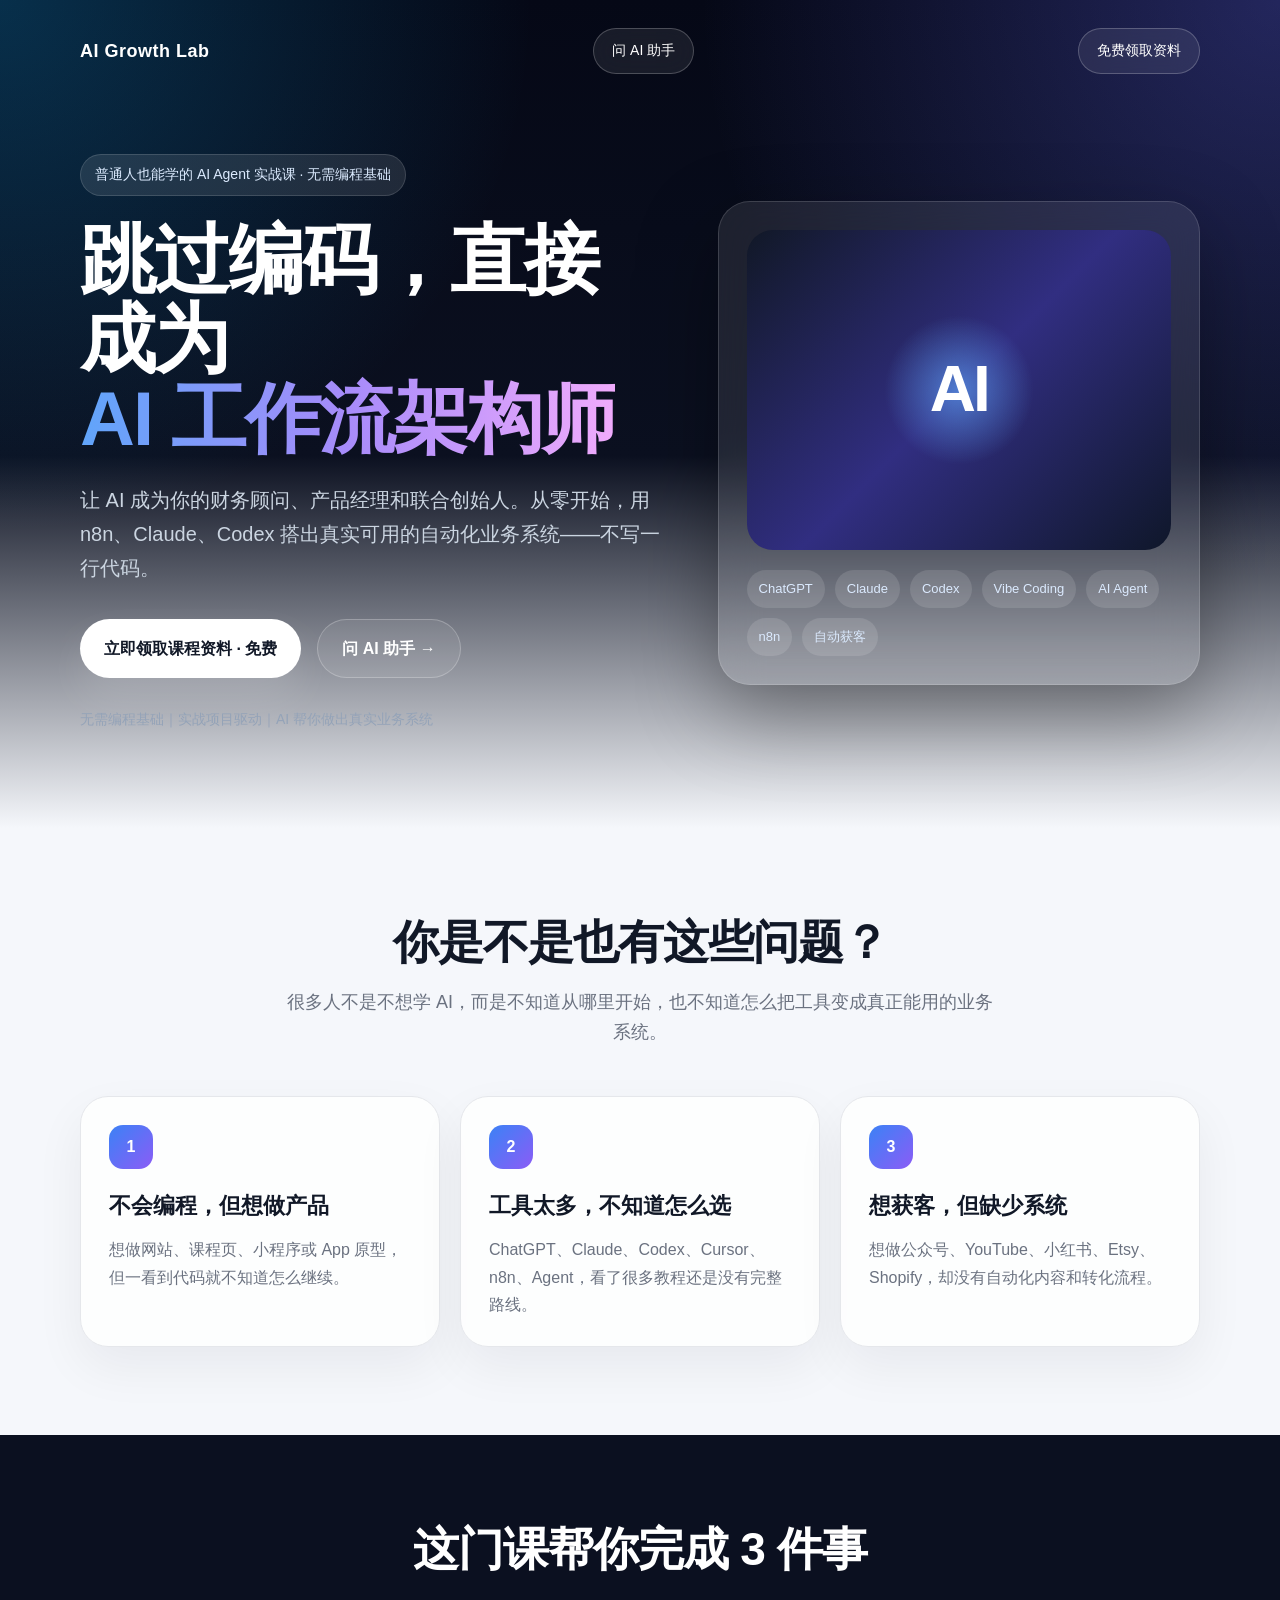
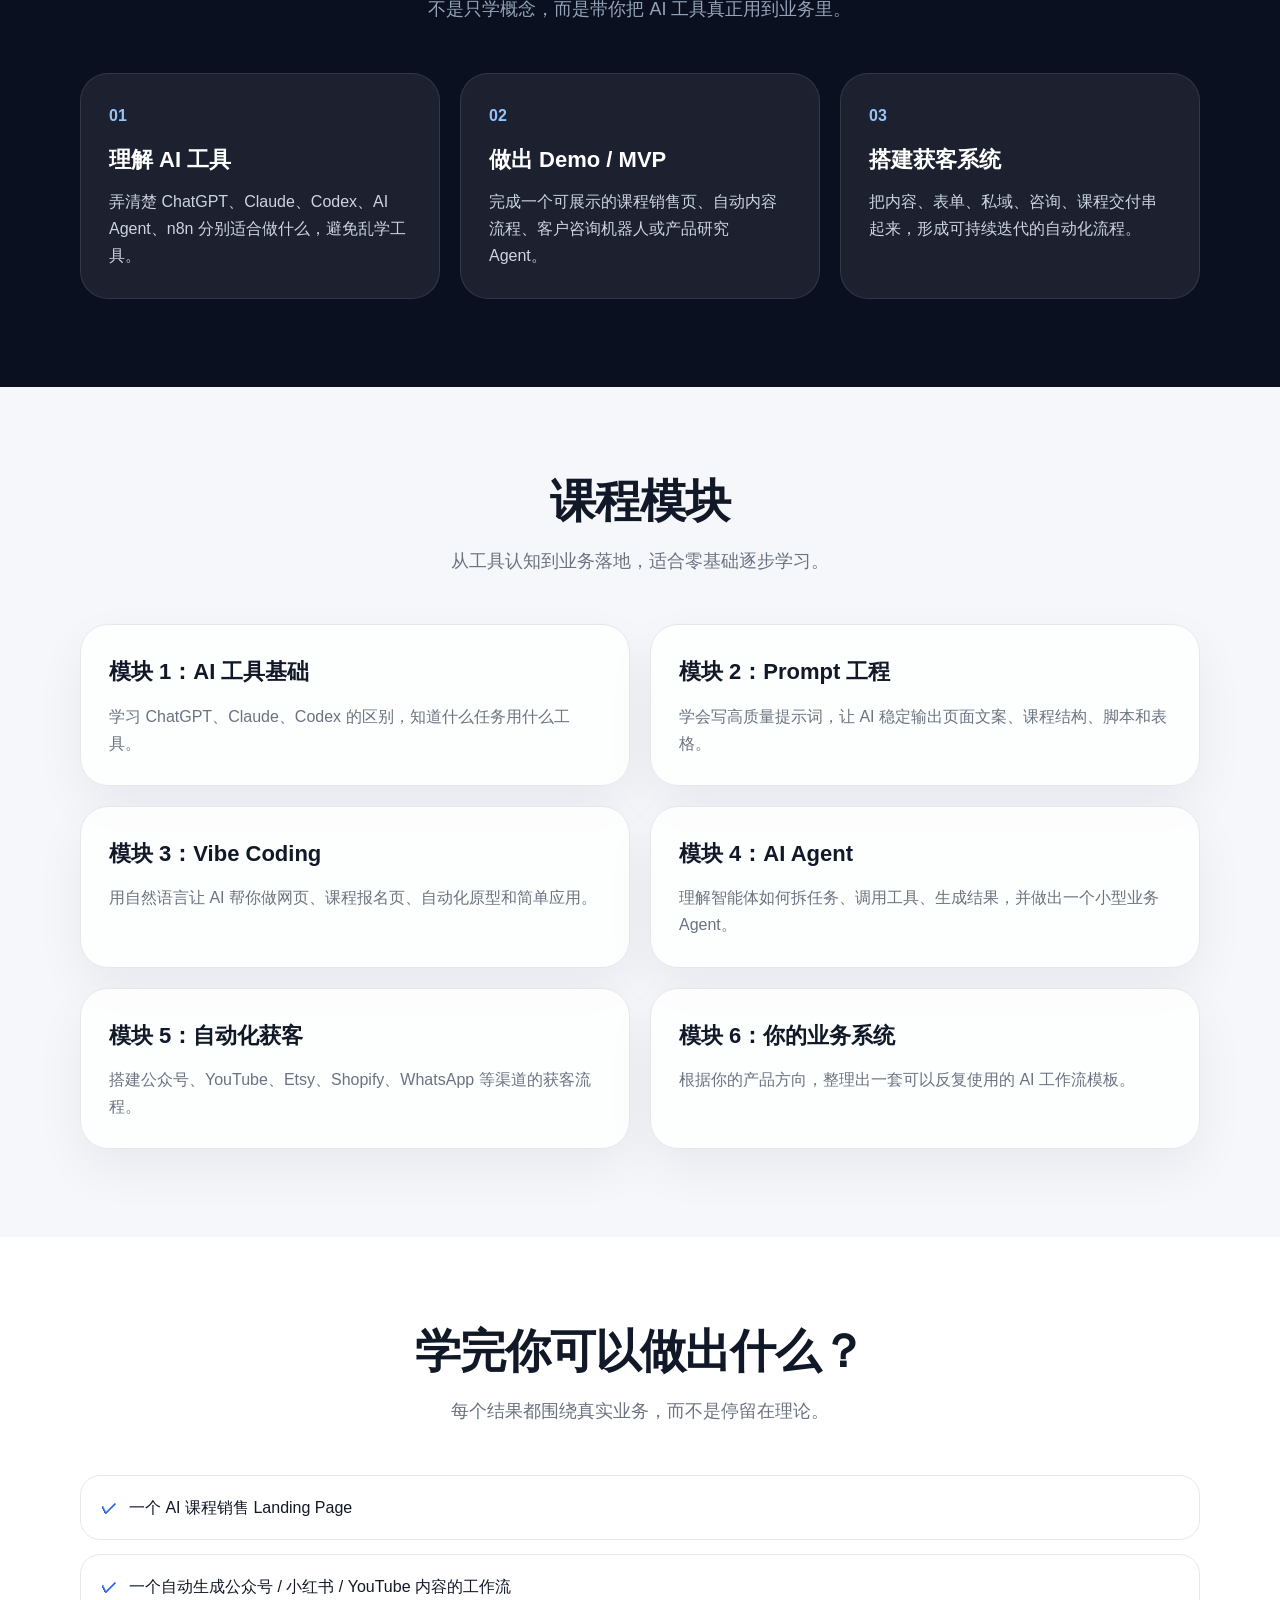
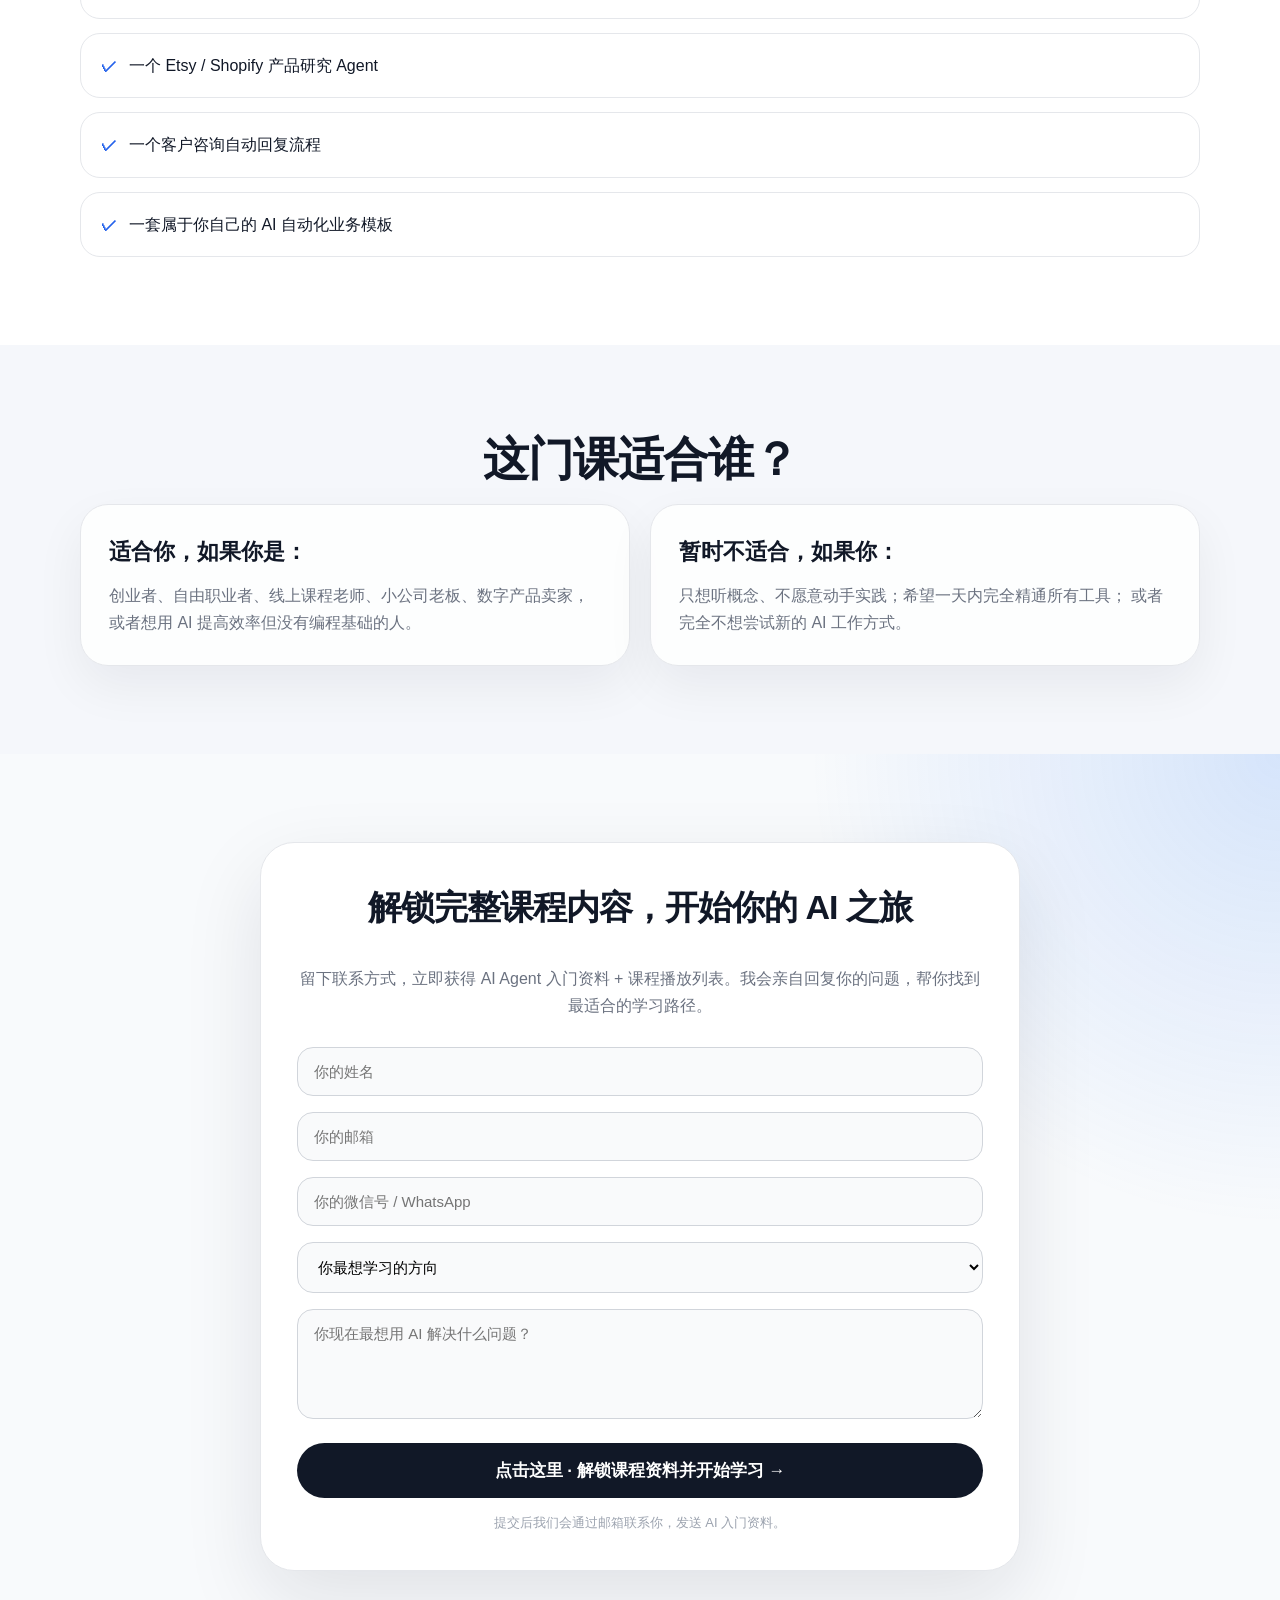
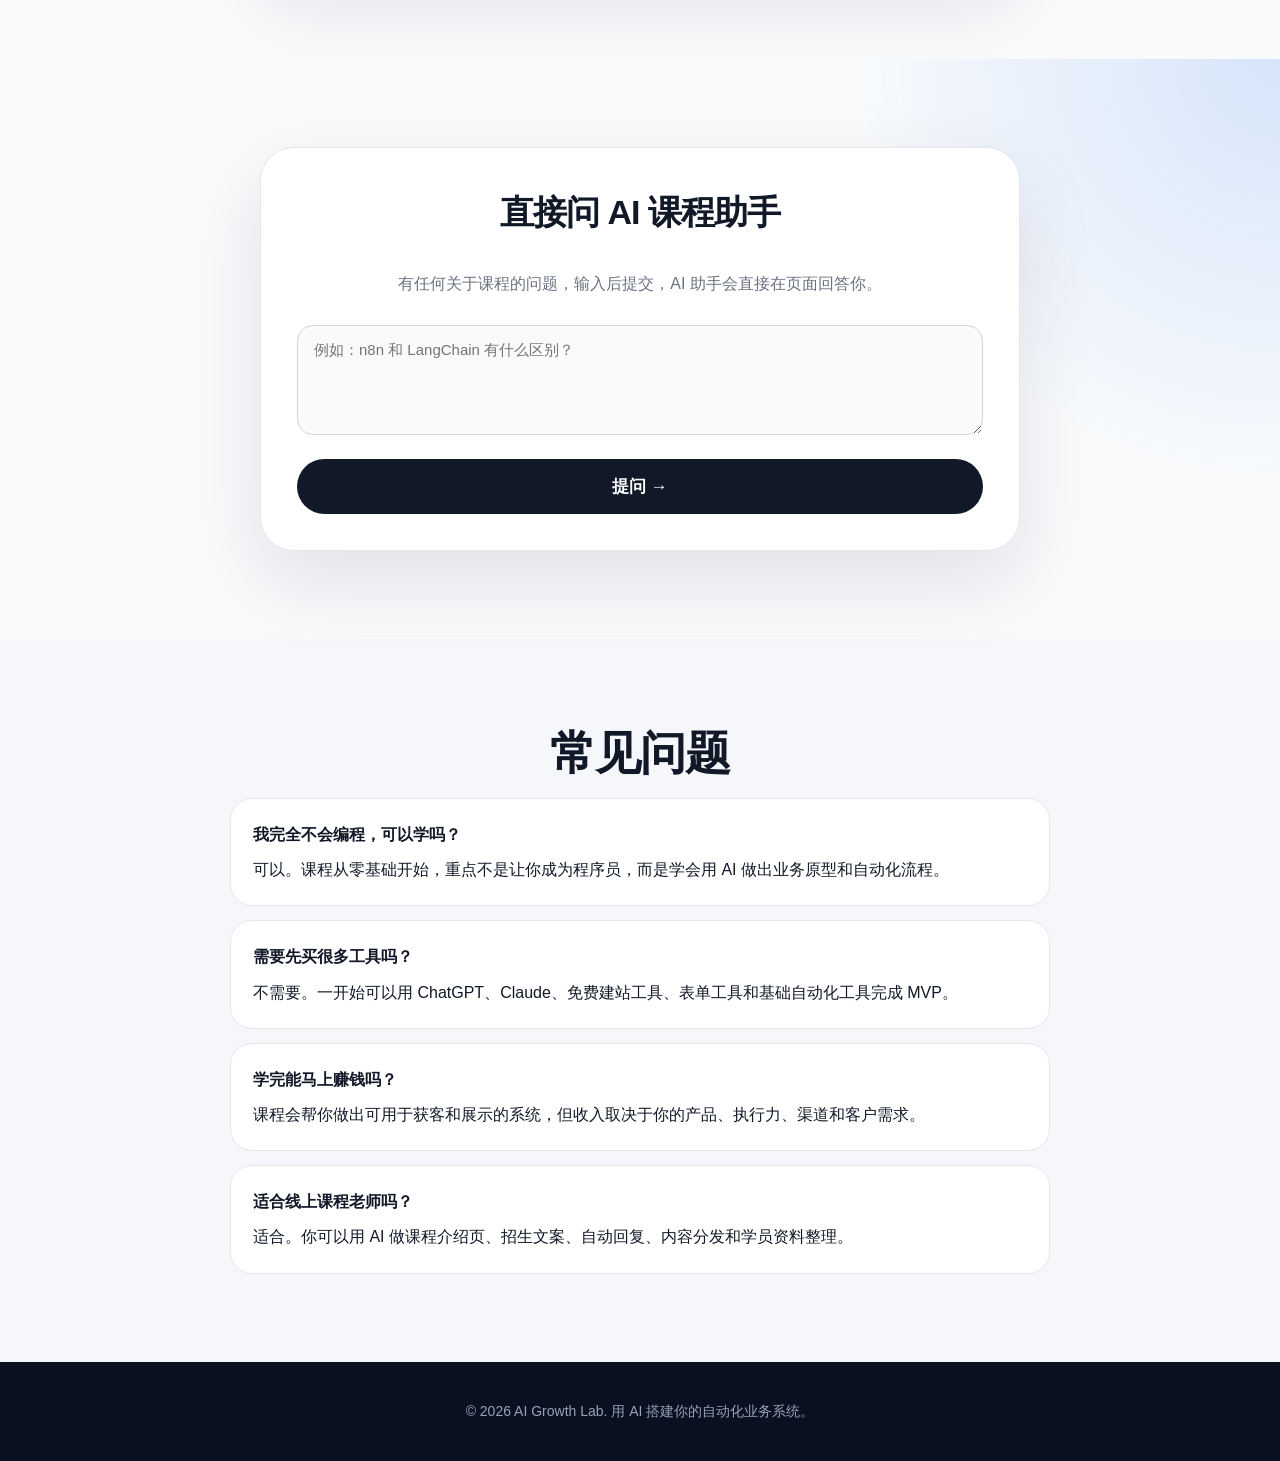
==== commit 9c8b9789: "顶部导航加入「问 AI 助手」按钮" ====
--- a/automation-dark/index.html
+++ b/automation-dark/index.html
@@ -451,6 +451,7 @@
     <header class="hero">
       <nav class="nav">
         <div class="logo">AI Growth Lab</div>
+        <a href="#ask-ai" class="nav-btn">问 AI 助手</a>
         <a href="#lead-form" class="nav-btn">免费领取资料</a>
       </nav>
 
@@ -470,7 +471,7 @@
 
           <div class="cta-row">
             <a href="#lead-form" class="btn-primary">立即领取课程资料 · 免费</a>
-            <a href="#lead-form" class="btn-secondary">预约一对一课程咨询</a>
+            <a href="#ask-ai" class="btn-secondary">问 AI 助手 →</a>
           </div>
 
           <div class="trust">
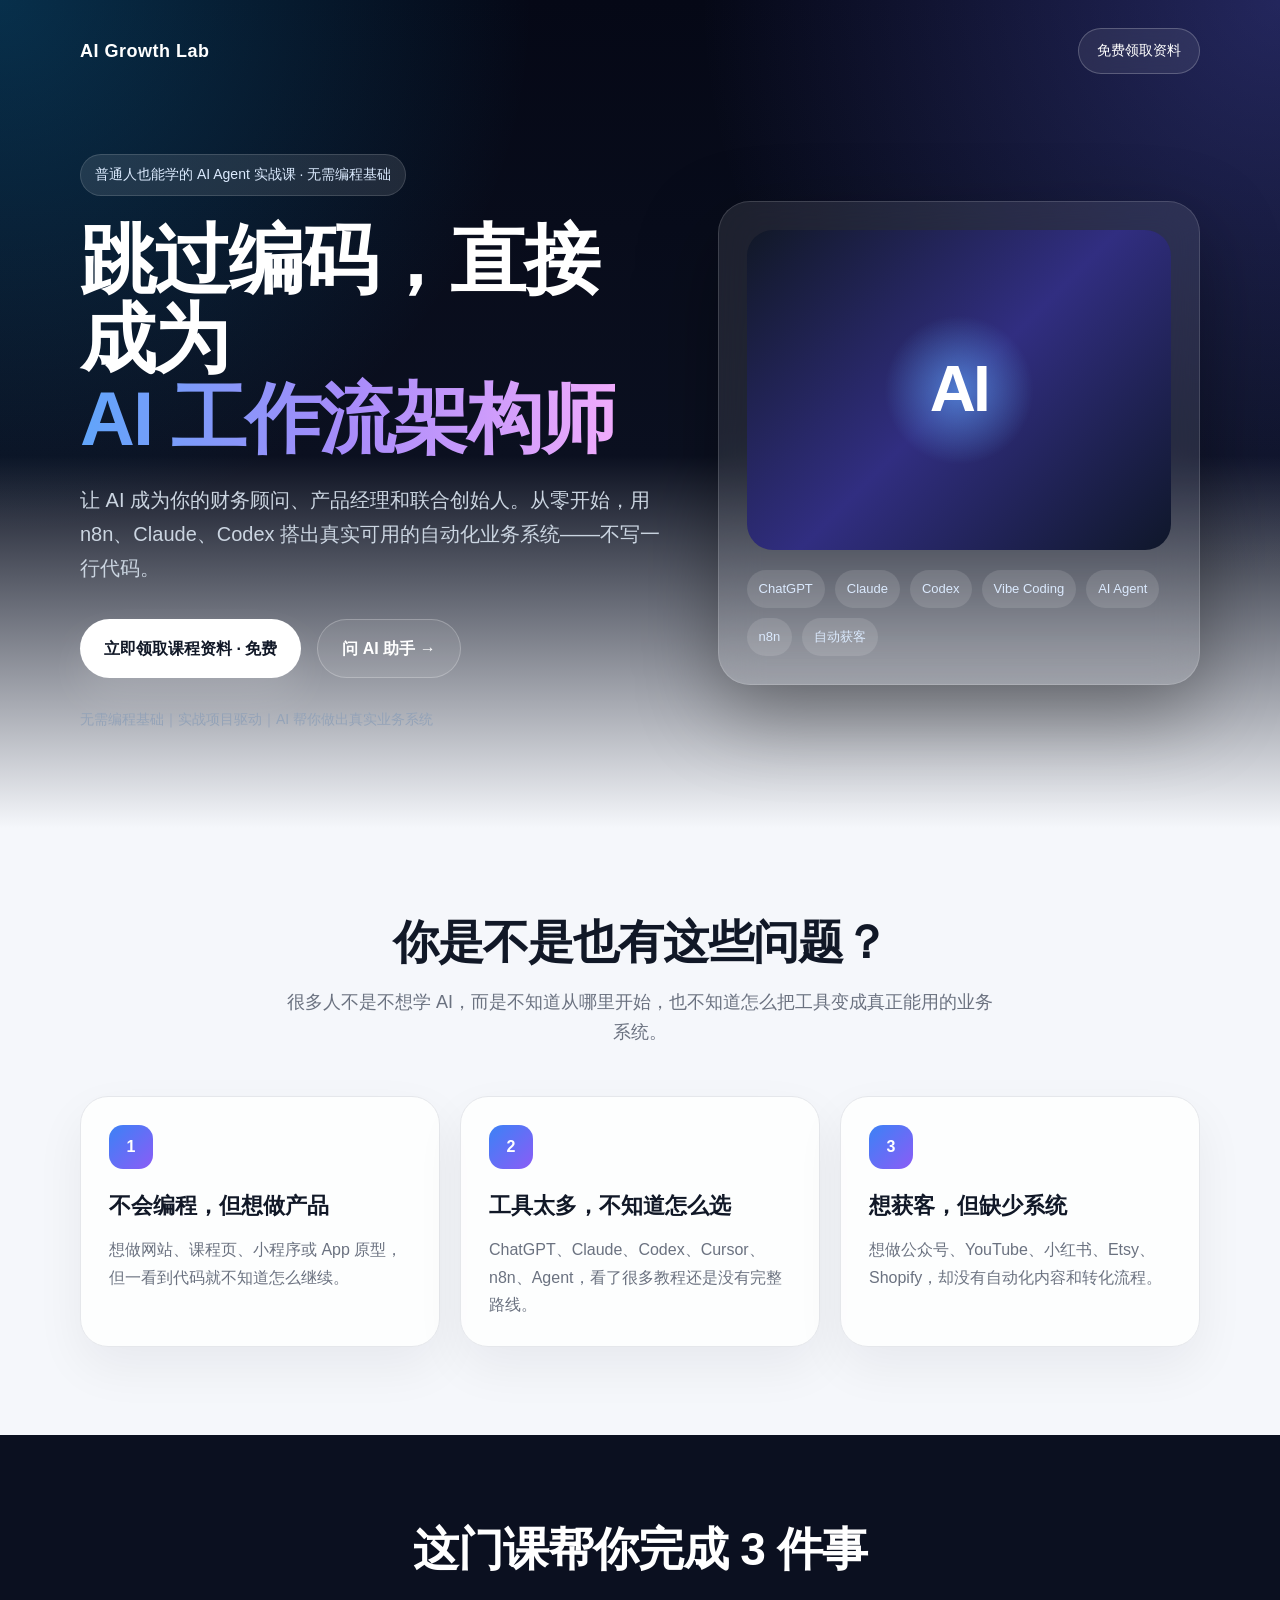
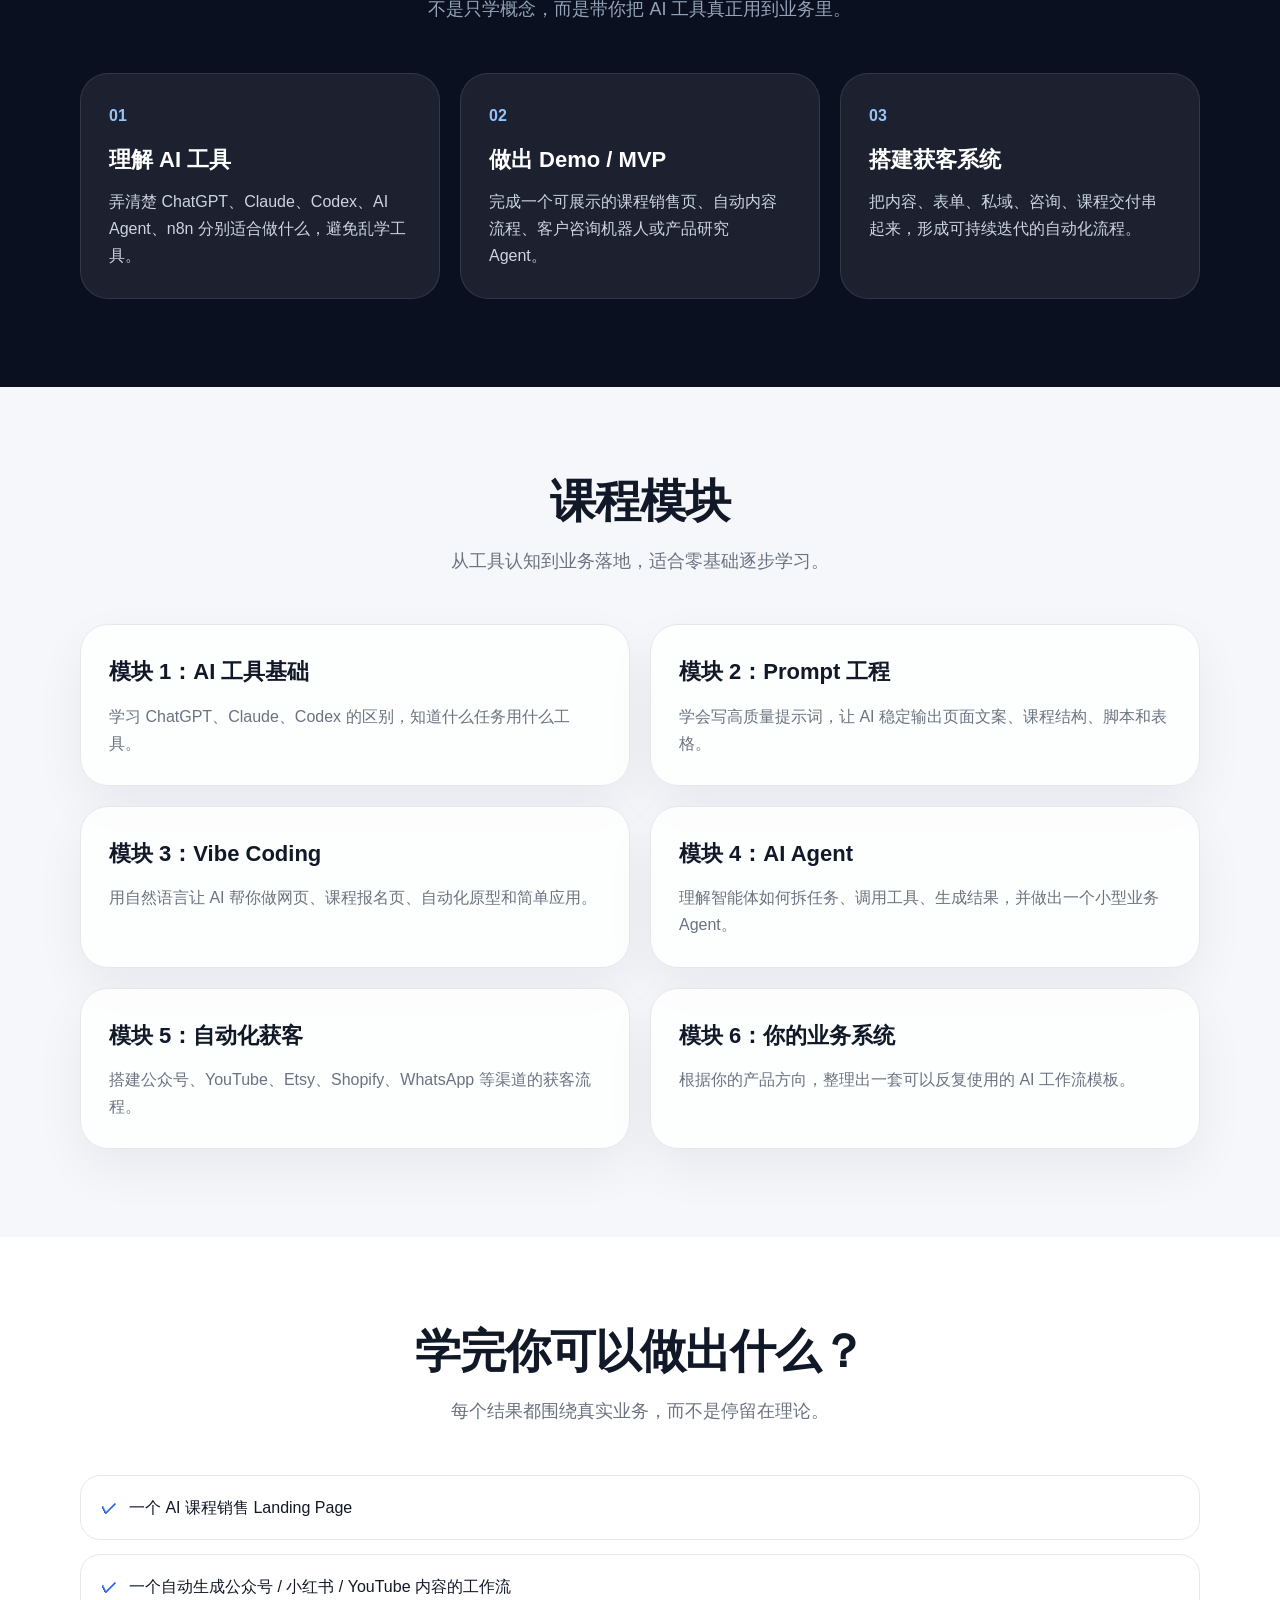
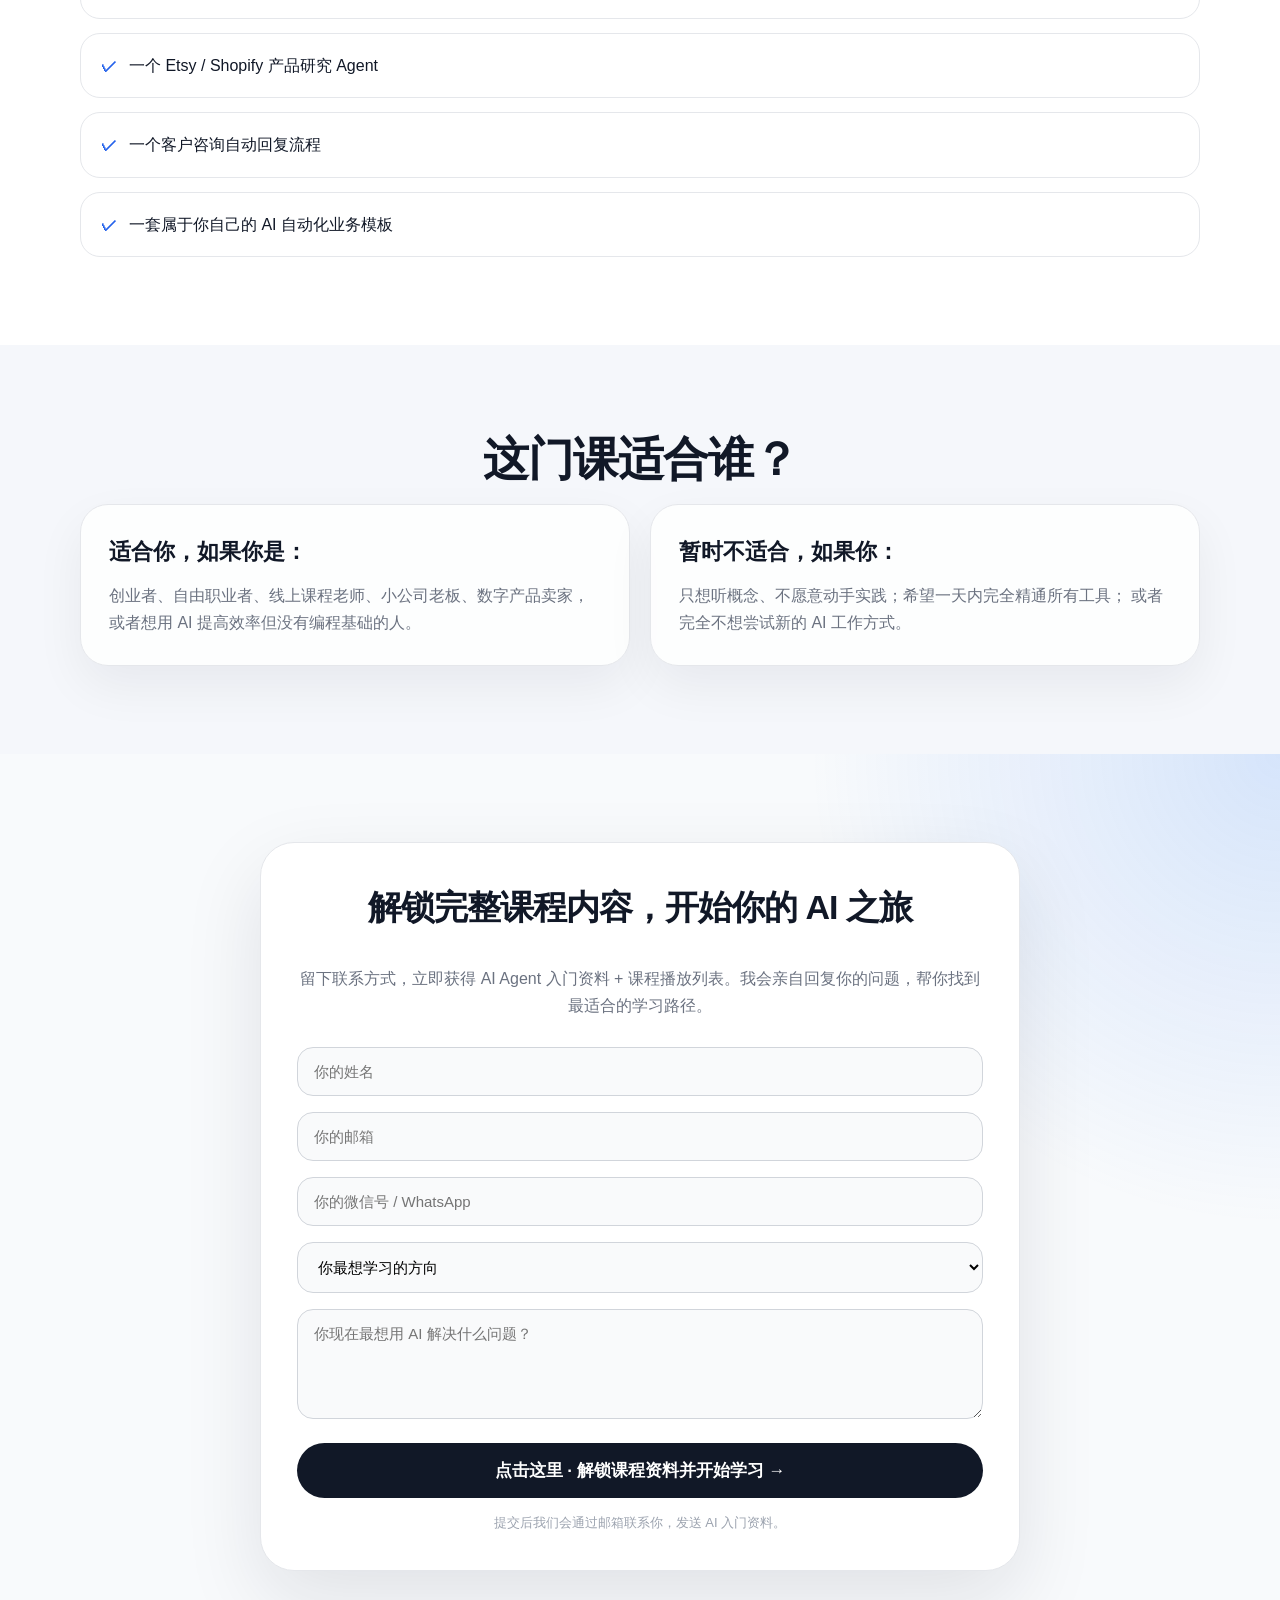
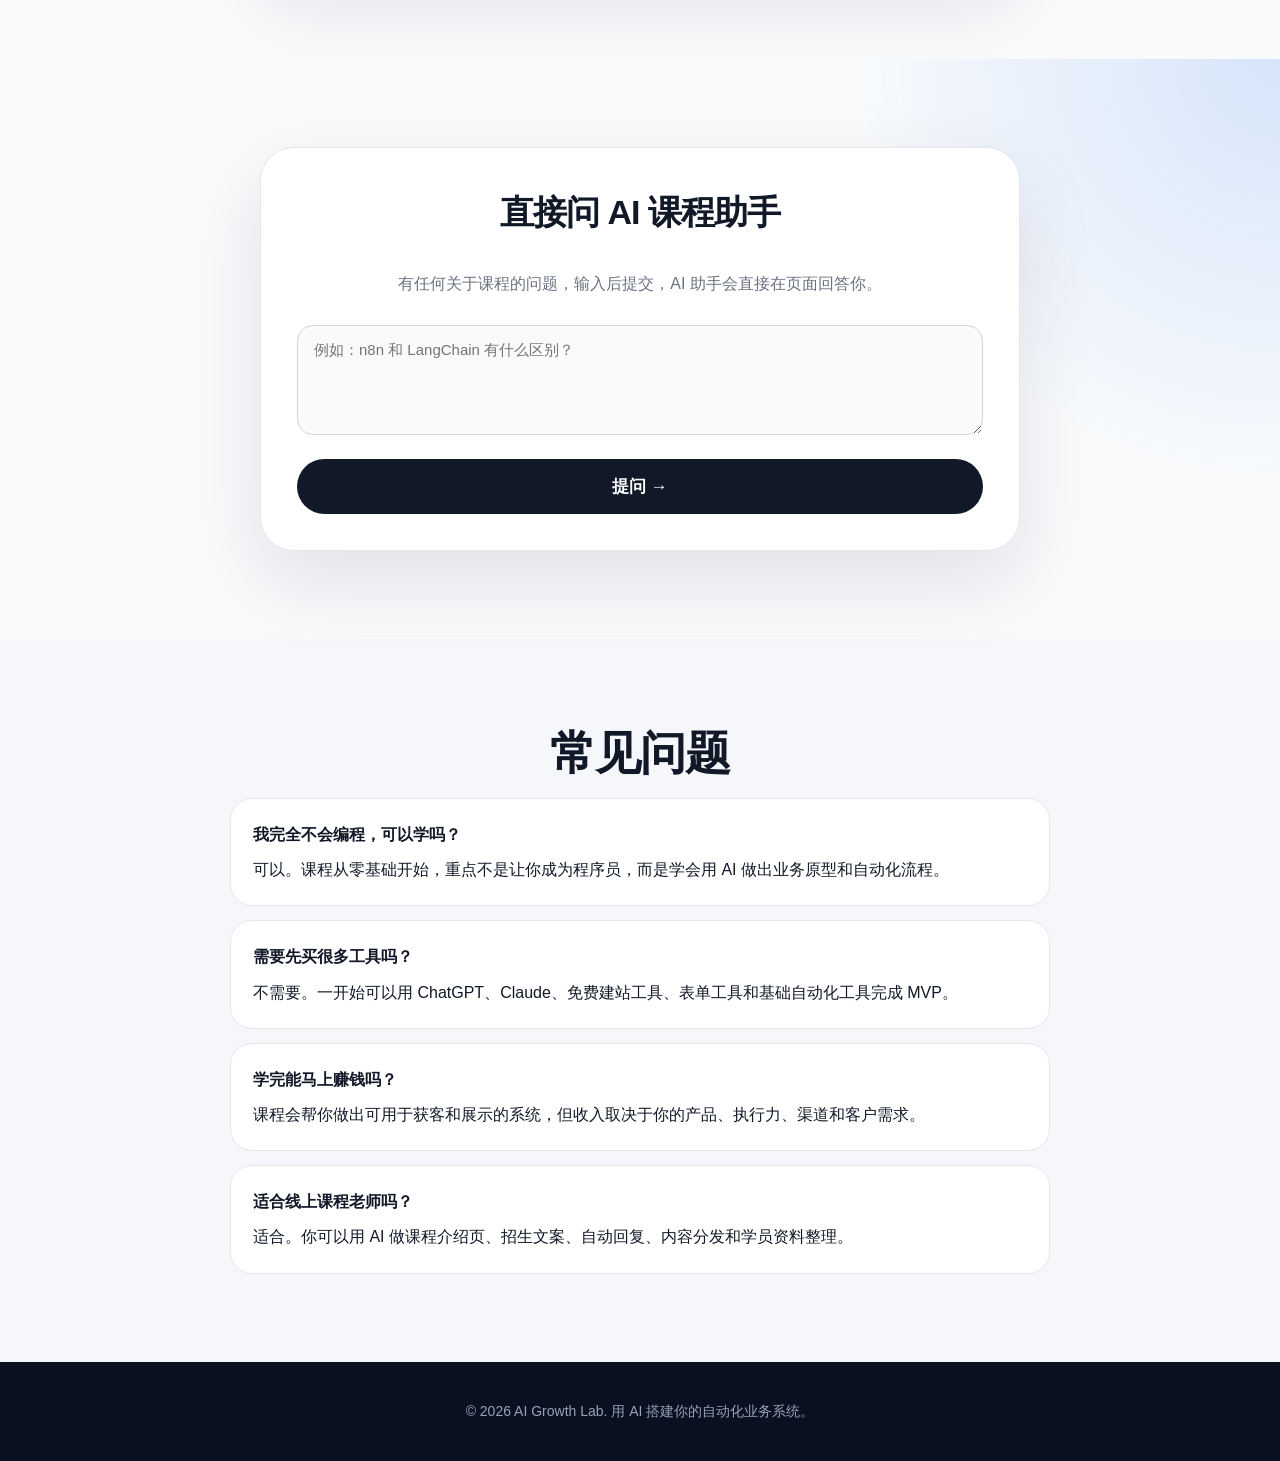
==== commit 3a64dcce: "移除顶部导航「问 AI 助手」按钮" ====
--- a/automation-dark/index.html
+++ b/automation-dark/index.html
@@ -451,7 +451,6 @@
     <header class="hero">
       <nav class="nav">
         <div class="logo">AI Growth Lab</div>
-        <a href="#ask-ai" class="nav-btn">问 AI 助手</a>
         <a href="#lead-form" class="nav-btn">免费领取资料</a>
       </nav>
 
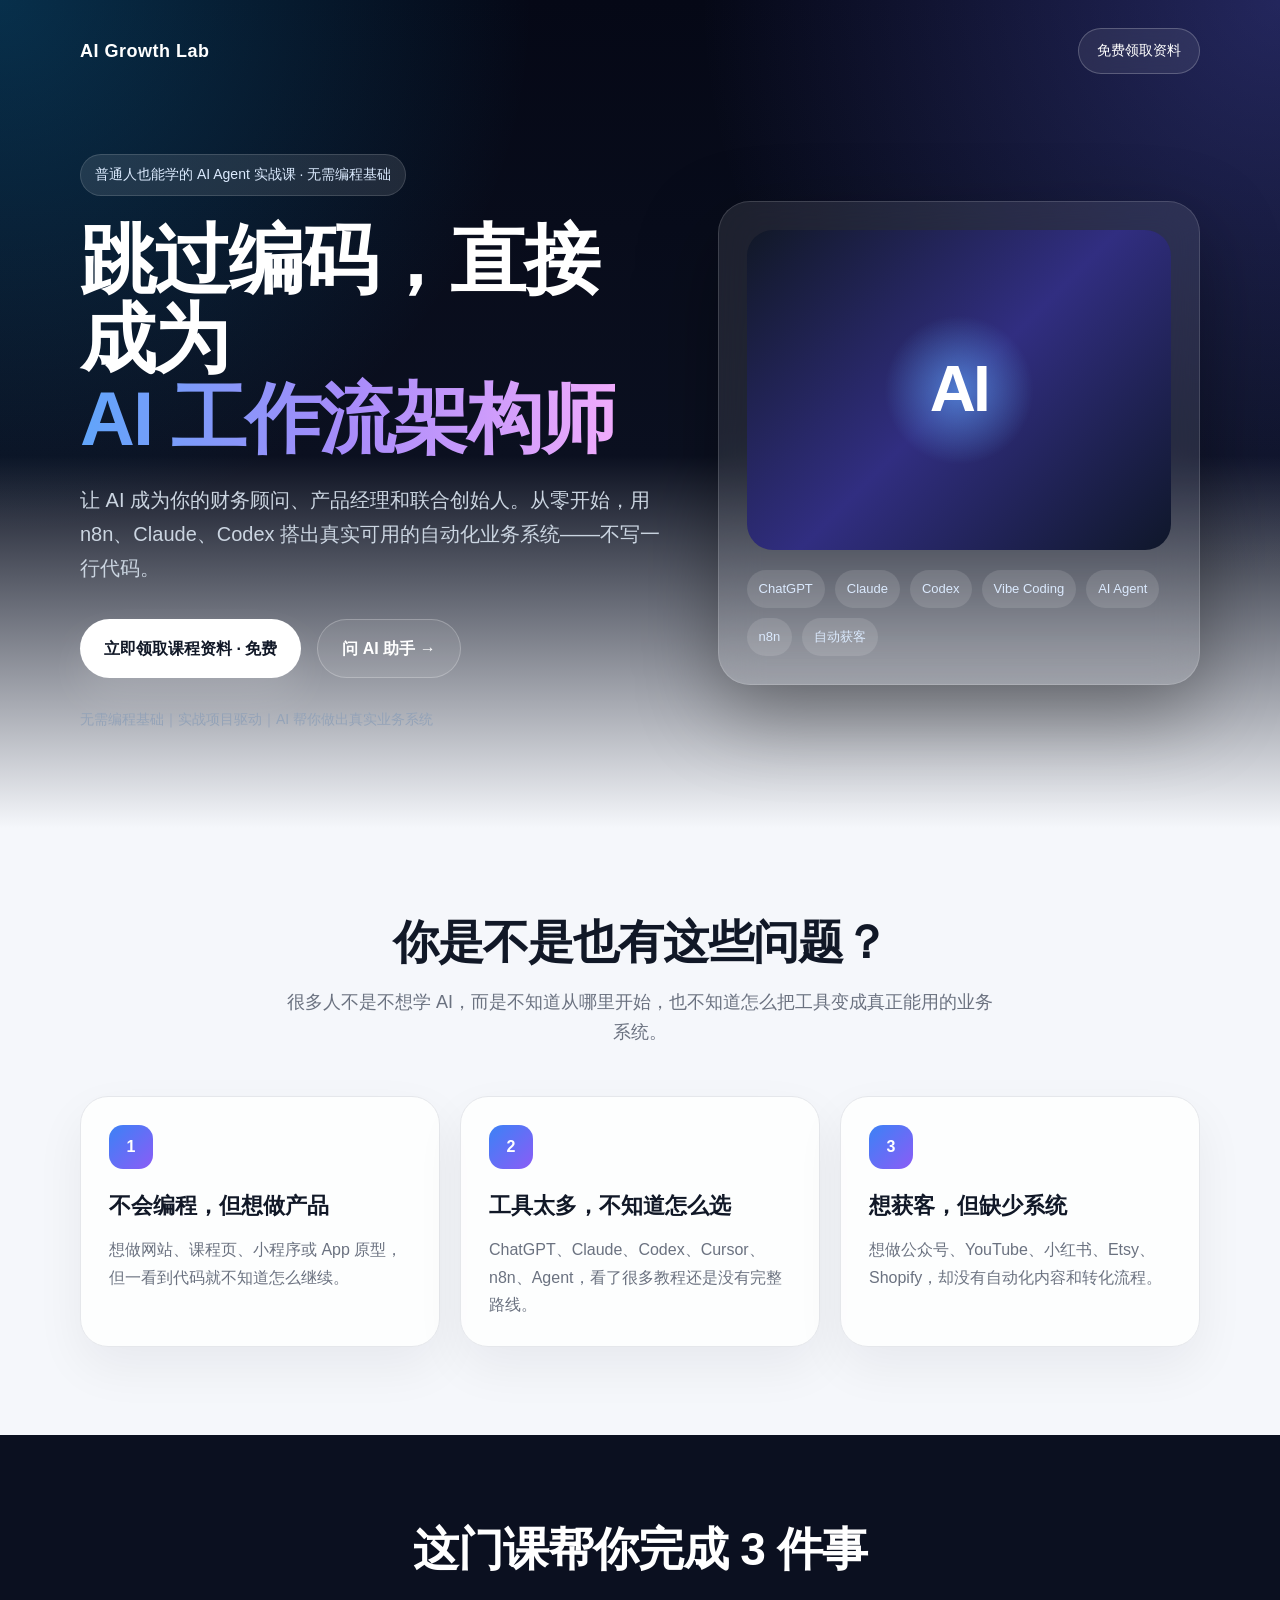
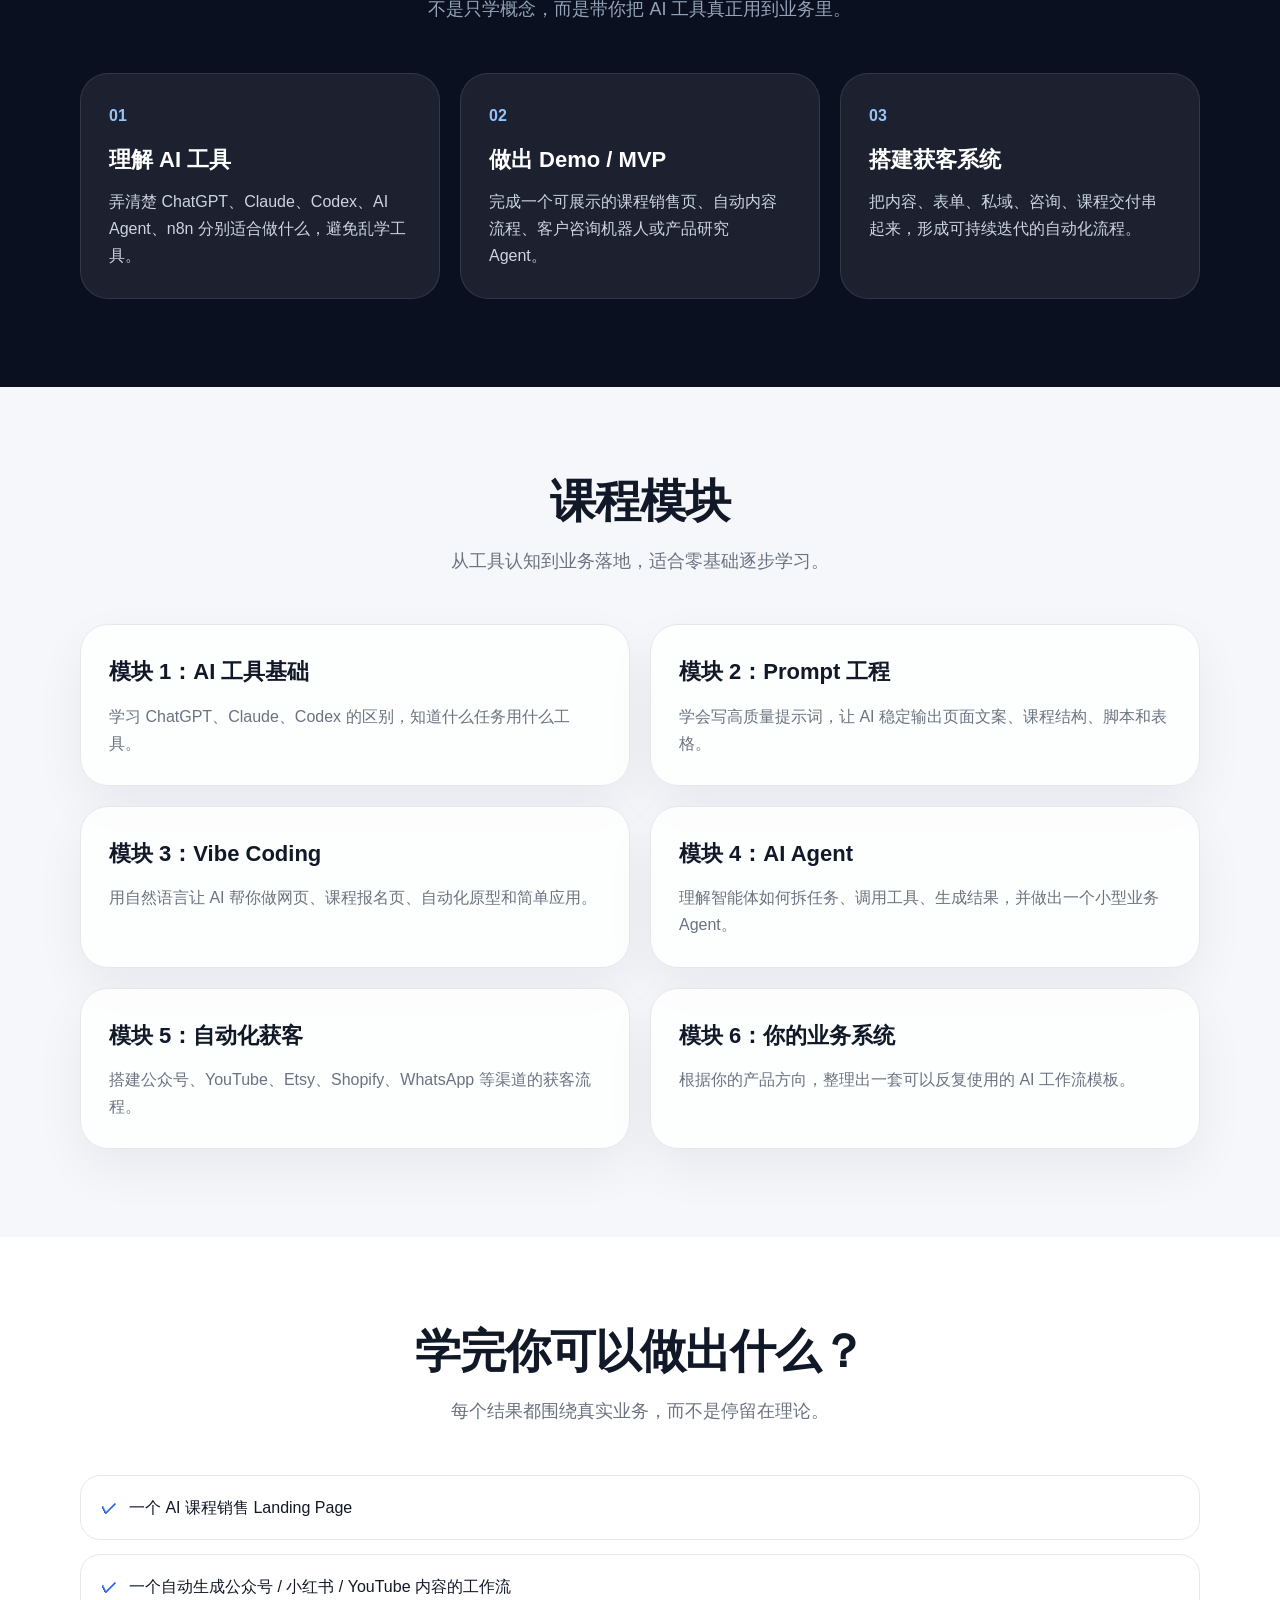
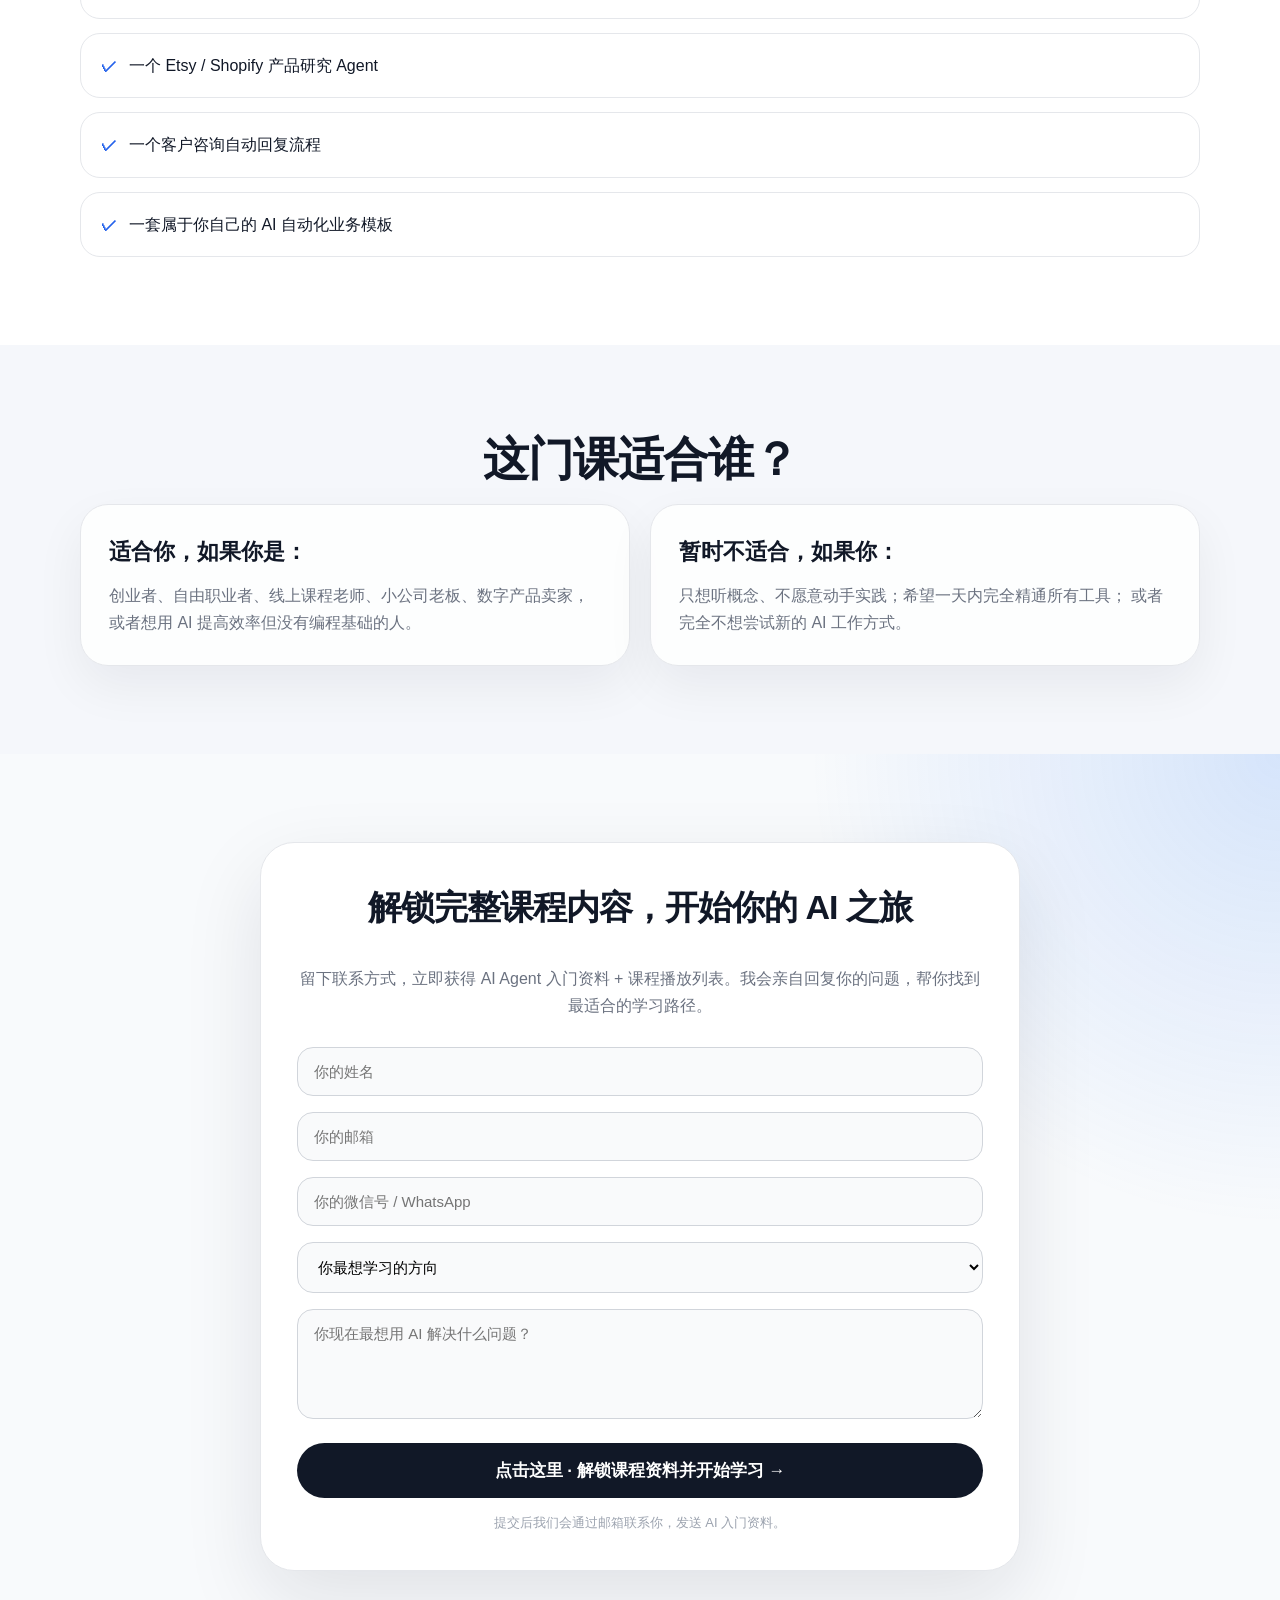
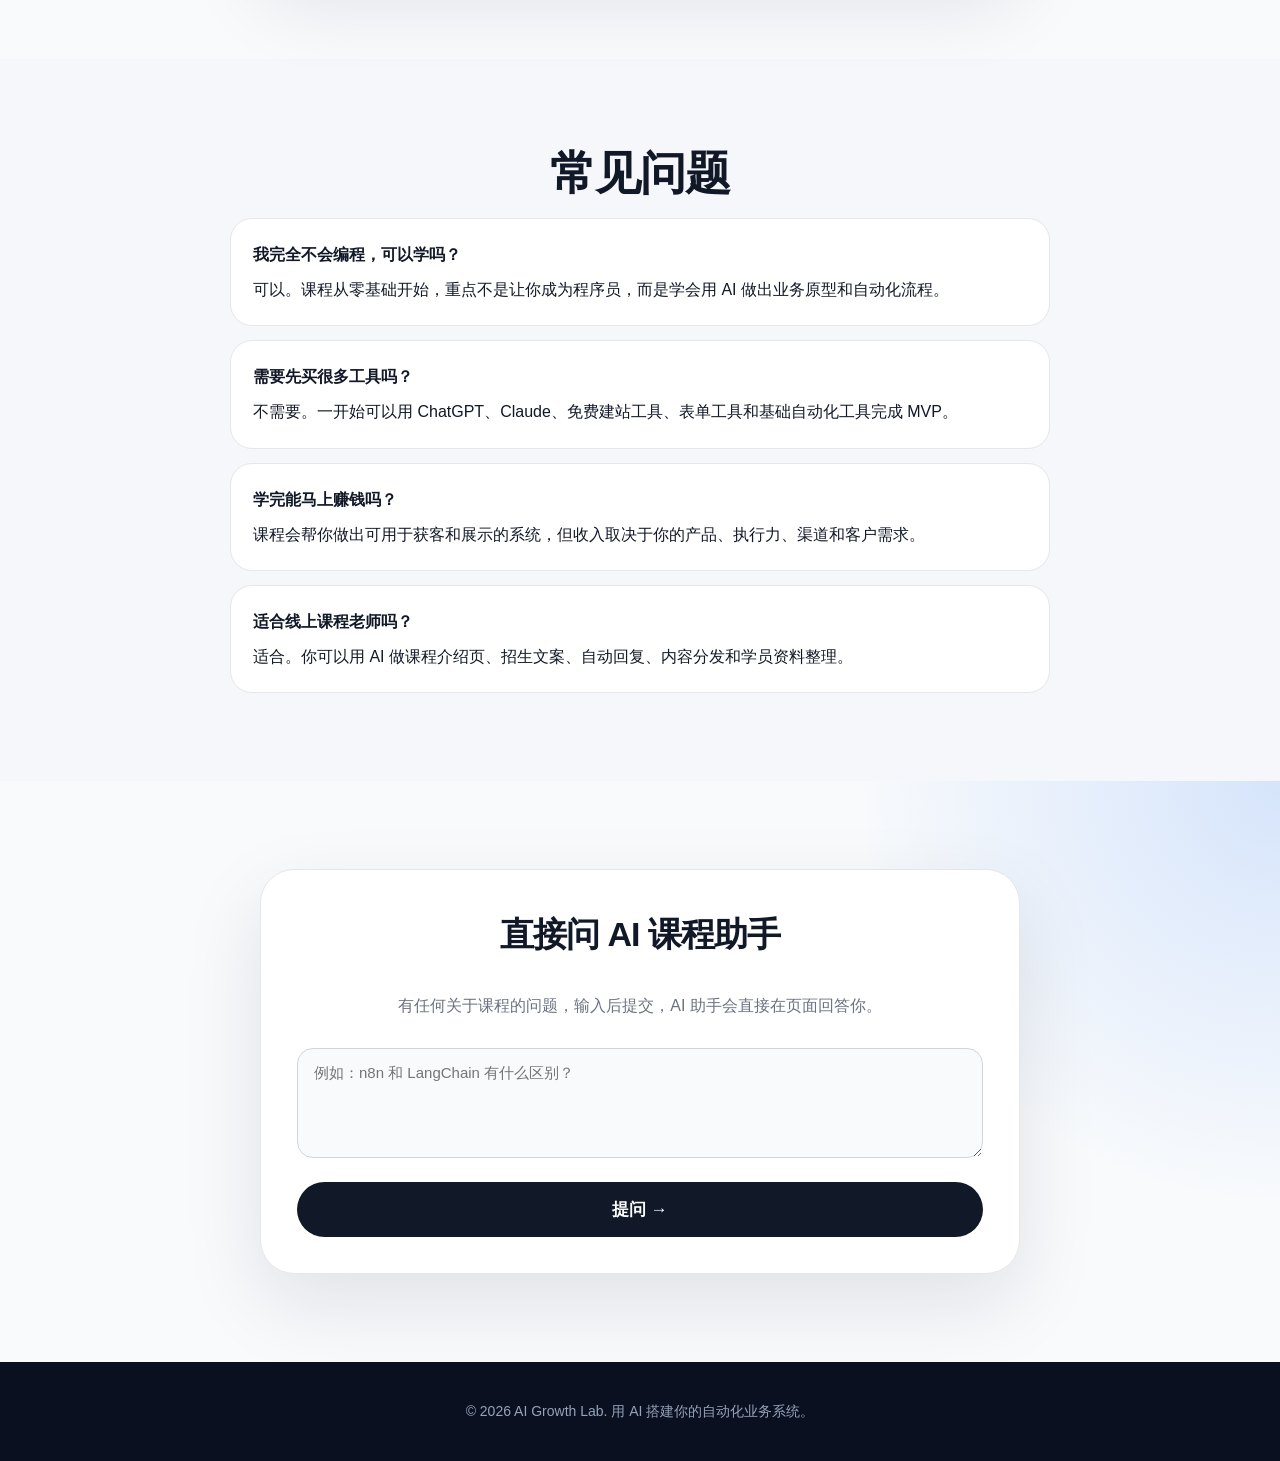
==== commit 83996e90: "将问答区移至常见问题之后（页面最底部）" ====
--- a/automation-dark/index.html
+++ b/automation-dark/index.html
@@ -692,6 +692,34 @@
       </div>
     </section>
 
+    <section>
+      <div class="container">
+        <h2 class="section-title">常见问题</h2>
+
+        <div class="faq">
+          <div class="faq-item">
+            <strong>我完全不会编程，可以学吗？</strong>
+            <div>可以。课程从零基础开始，重点不是让你成为程序员，而是学会用 AI 做出业务原型和自动化流程。</div>
+          </div>
+
+          <div class="faq-item">
+            <strong>需要先买很多工具吗？</strong>
+            <div>不需要。一开始可以用 ChatGPT、Claude、免费建站工具、表单工具和基础自动化工具完成 MVP。</div>
+          </div>
+
+          <div class="faq-item">
+            <strong>学完能马上赚钱吗？</strong>
+            <div>课程会帮你做出可用于获客和展示的系统，但收入取决于你的产品、执行力、渠道和客户需求。</div>
+          </div>
+
+          <div class="faq-item">
+            <strong>适合线上课程老师吗？</strong>
+            <div>适合。你可以用 AI 做课程介绍页、招生文案、自动回复、内容分发和学员资料整理。</div>
+          </div>
+        </div>
+      </div>
+    </section>
+
     <section class="form-section" id="ask-ai">
       <div class="form-box">
         <h2>直接问 AI 课程助手</h2>
@@ -704,34 +732,6 @@
         </form>
         <div id="ask-loading" style="display:none; text-align:center; padding:16px; color:#94a3b8;">AI 助手思考中，约 15-30 秒...</div>
         <div id="ask-answer" style="display:none; margin-top:16px; padding:20px; background:#f0f4ff; border-left:4px solid #6366f1; border-radius:8px; color:#1e293b; line-height:1.8;"></div>
-      </div>
-    </section>
-
-    <section>
-      <div class="container">
-        <h2 class="section-title">常见问题</h2>
-
-        <div class="faq">
-          <div class="faq-item">
-            <strong>我完全不会编程，可以学吗？</strong>
-            <div>可以。课程从零基础开始，重点不是让你成为程序员，而是学会用 AI 做出业务原型和自动化流程。</div>
-          </div>
-
-          <div class="faq-item">
-            <strong>需要先买很多工具吗？</strong>
-            <div>不需要。一开始可以用 ChatGPT、Claude、免费建站工具、表单工具和基础自动化工具完成 MVP。</div>
-          </div>
-
-          <div class="faq-item">
-            <strong>学完能马上赚钱吗？</strong>
-            <div>课程会帮你做出可用于获客和展示的系统，但收入取决于你的产品、执行力、渠道和客户需求。</div>
-          </div>
-
-          <div class="faq-item">
-            <strong>适合线上课程老师吗？</strong>
-            <div>适合。你可以用 AI 做课程介绍页、招生文案、自动回复、内容分发和学员资料整理。</div>
-          </div>
-        </div>
       </div>
     </section>
 
